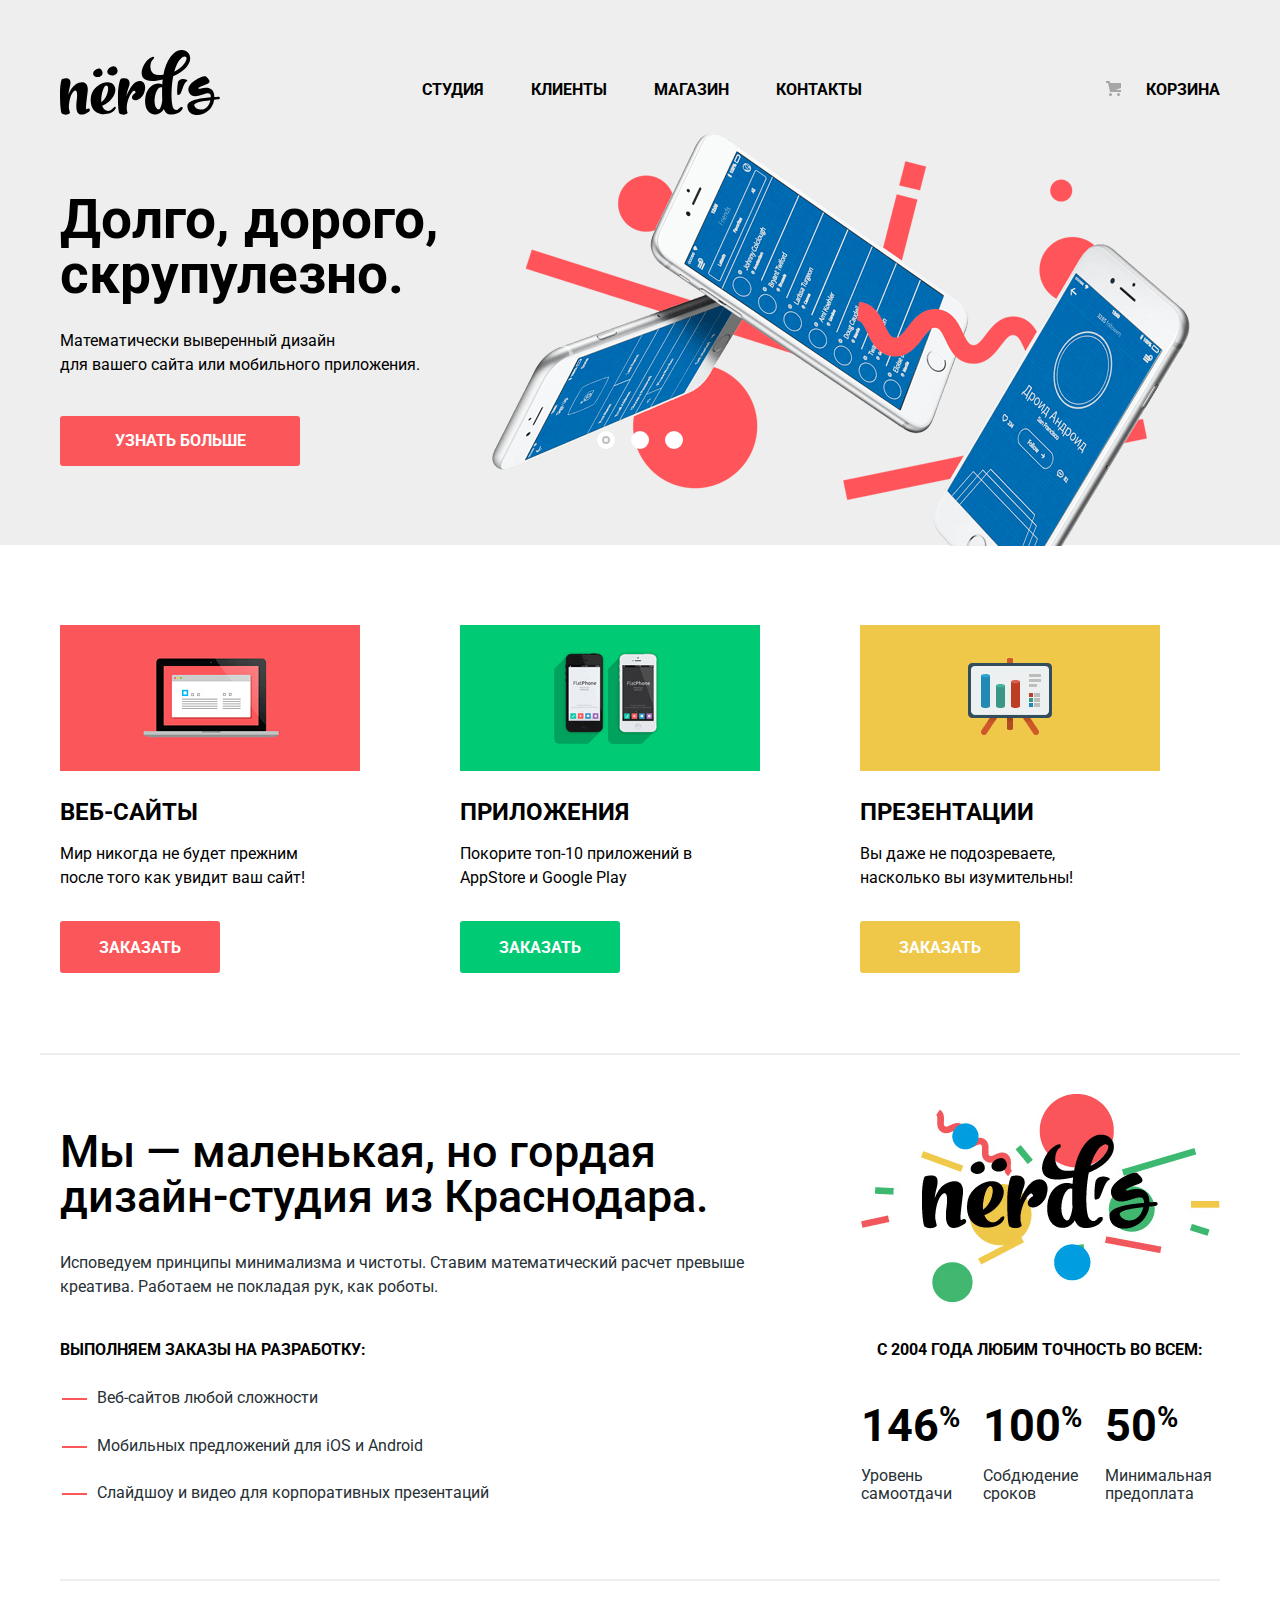
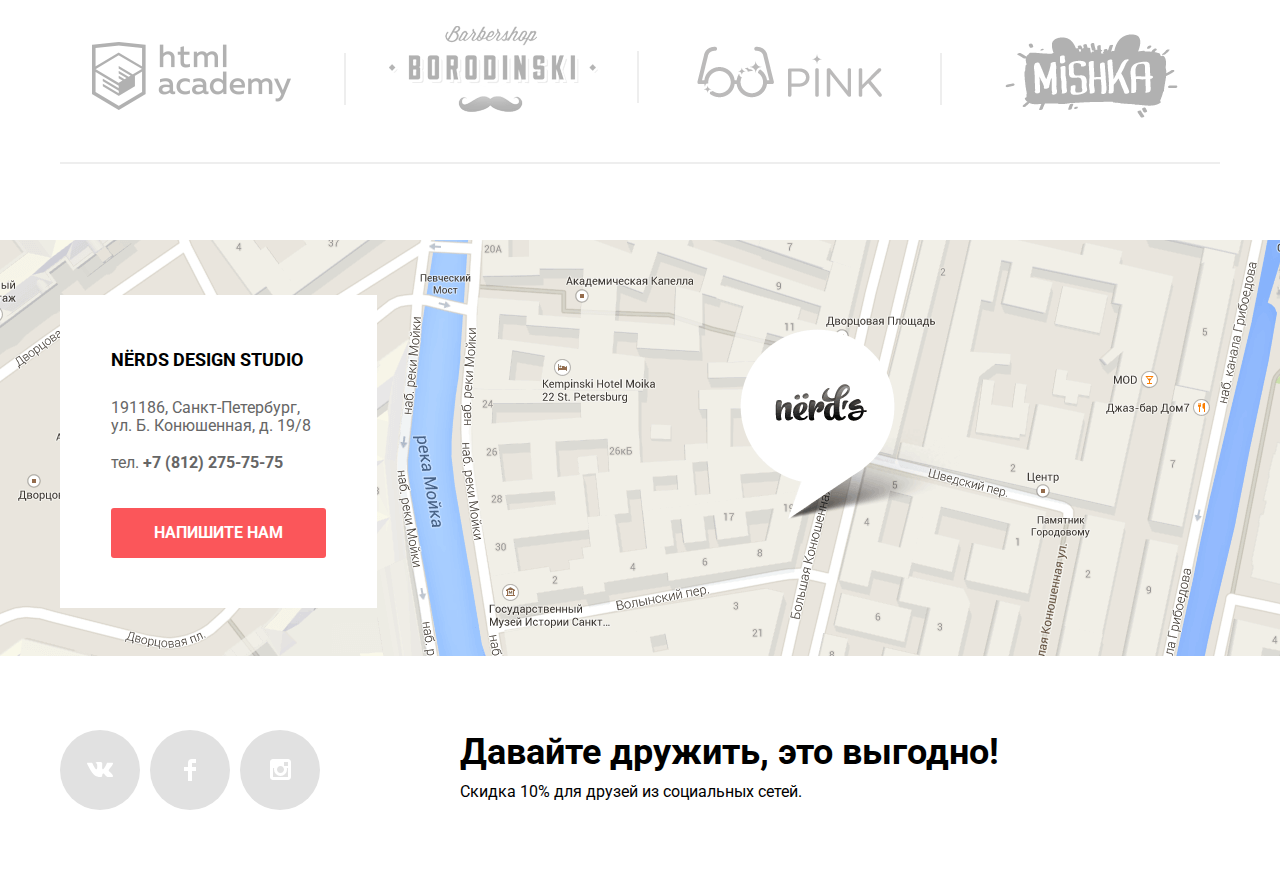
==== index.html @ 2ff5b6fa "Дописала JavaScript в catalog.html" ====
<!DOCTYPE html>
<html lang="ru">
  <head>
    <meta charset="utf-8">
    <title>Дизайн-студия "Нёрдс"</title>
    <link href="css/main.css" rel="stylesheet">
    <link href="https://fonts.googleapis.com/css?family=Roboto:400,500,700&amp;subset=cyrillic" rel="stylesheet">
    <link href="css/normalize.css" rel="stylesheet">
  </head>
  <body>
    <header class="main-header">
      <div class="main-navigation container">
        <a class="main-header-logo">
        <img src="img/nerds-logo.svg" width="160" height="65" alt="Логотип дизайн-студии «Нёрдс»">
        </a>
        <div class="main-middle">
          <ul class="site-navigation">
            <li><a href="#nowhere">Студия</a></li>
            <li><a href="#nowhere">Клиенты</a></li>
            <li><a href="catalog.html">Магазин</a></li>
            <li><a href="#nowhere">Контакты</a></li>
          </ul>
          <ul class="user-navigation">
            <li>
              <a class="login-link" href="login.html">Корзина</a>
            </li>
          </ul>
        </div>
      </div>
    </header>
    <main>
      <h1 class="visually-hidden">Дизайн-студия "Нёрдс"</h1>
      <section class="slider">
        <div class="container">
          <h2 class="visually-hidden">Преимущества</h2>
          <input class="visually-hidden product-1" type="radio" id="product-1" name="toggle" checked>
          <input class="visually-hidden product-2" type="radio" id="product-2" name="toggle">
          <input class="visually-hidden product-3" type="radio" id="product-3" name="toggle">
          <div class="slider-controls">
            <label class="slide-control slide-control-1 product-1" for="product-1">Первый</label>
            <label class="slide-control slide-control-2 product-2" for="product-2">Второй</label>
            <label class="slide-control slide-control-3 product-3" for="product-3">Третий</label>
          </div>
          <ul class="slider-list">
            <li class="slider-item slider-item-1">
              <div class="slider-advantage">
                <div class="slider-features slider-features-1">
                  <b>Долго, дорого,
                  скрупулезно.</b>
                  <p>Математически выверенный дизайн<br>для вашего сайта или мобильного приложения.</p>
                  <a class="button" href="#nowhere">Узнать больше</a>
                </div>
                <figure class="slide slide-1">
                  <img class="slide slide-1" src="img/slide1.png" width="698" height="413" alt="Слайд">
                </figure>
              </div>
            </li>
            <li class="slider-item slider-item-2">
              <div class="slider-advantage">
                <div class="slider-features slider-features-2">
                  <b>Любим математику как никто другой</b>
                  <p>Никакого креатива, только математические формулы<br>для расчета идеальных пропорций.</p>
                  <a class="button" href="#nowhere">Узнать больше</a>
                </div>
                <figure class="slide slide-2">
                  <img class="slide slide-2" src="img/slide2.png" width="663" height="430" alt="Слайд">
                </figure>
              </div>
            </li>
            <li class="slider-item slider-item-3">
              <div class="slider-advantage ">
                <div class="slider-features slider-features-3">
                  <b>Только ночь, только хардкор</b>
                  <p>Работать днем, как все? Мы против этого.<br>Ближе к полуночи работа только начинается.</p>
                  <a class="button" href="#nowhere">Узнать больше</a>
                </div>
                <figure class="slide slide-3">
                  <img class="slide slide-3" src="img/slide3.png" width="759" height="411" alt="Слайд">
                </figure>
              </div>
            </li>
          </ul>
        </div>
      </section>
      <section class="features">
        <div class="container">
          <h2 class="visually-hidden">Каталог услуг</h2>
          <ul class="features-list">
            <li class="feature-item illustration-1">
              <img src="img/illustration-1.png" width="300" height="146" alt="Иллюстрация">
              <h3>Веб-сайты</h3>
              <p>Мир никогда не будет прежним после того как увидит ваш сайт!</p>
              <a class="button" href="#nowhere">Заказать</a>
            </li>
            <li class="feature-item illustration-2">
              <img src="img/illustration-2.png" width="300" height="146" alt="Иллюстрация">
              <h3>Приложения</h3>
              <p>Покорите топ-10 приложений в AppStore и Google Play</p>
              <a class="button" href="#nowhere">Заказать</a>
            </li>
            <li class="feature-item illustration-3">
              <img src="img/illustration-3.png" width="300" height="146" alt="Иллюстрация">
              <h3>Презентации</h3>
              <p>Вы даже не подозреваете, насколько вы изумительны!</p>
              <a class="button" href="#nowhere">Заказать</a>
            </li>
          </ul>
        </div>
      </section>
      <h2 class="visually-hidden">Реклама</h2>
      <section class="studio">
        <div class="container">
          <div class="studio-itemes">
            <div class="studio-item">
              <b>Мы — маленькая, но гордая дизайн-студия из Краснодара.</b>
              <p>Исповедуем принципы минимализма и чистоты. Ставим математический расчет
                превыше креатива. Работаем не покладая рук, как роботы.
              </p>
              <h3>Выполняем заказы на разработку:</h3>
              <ul class="studio-items">
                <li>Веб-сайтов любой сложности</li>
                <li>Мобильных предложений для iOS и Android</li>
                <li>Слайдшоу и видео для корпоративных презентаций</li>
              </ul>
            </div>
            <div class="promo">
              <img src="img/nerds-illustration.png" width="360" height="208" alt="Логотип дизайн-студии «Нёрдс»">
              <h3>С 2004 года любим точность во всем:</h3>
              <table class="section-title">
                <tr>
                  <th>146<sup>%</sup></th>
                  <th>100<sup>%</sup></th>
                  <th>50<sup>%</sup></th>
                </tr>
                <tr>
                  <td>Уровень самоотдачи</td>
                  <td>Собдюдение сроков</td>
                  <td>Минимальная предоплата</td>
                </tr>
              </table>
            </div>
          </div>
          <nav>
            <ul class="nav-site logo">
              <li><a class="nav-html" href="https://htmlacademy.ru/intensive/htmlcss"><img src="img/htmlacademy-logo.png" width="199" height="68" alt="Логотип htmlacademy"></a></li>
              <li><a class="nav-borodinski" href="#nowhere"><img src="img/borodinski-logo.png" width="209" height="90" alt="Логотип borodinski"></a></li>
              <li><a class="nav-pink" href="#nowhere"><img src="img/pink-logo.png" width="185" height="52" alt="Логотип pink"></a></li>
              <li><a class="nav-mishka" href="#nowhere"><img src="img/mishka-logo.png" width="173" height="84" alt="Логотип mishka"></a></li>
            </ul>
          </nav>
        </div>
      </section>
      <section class="contacts">
        <div class="container">
          <h2 class="visually-hidden">Контакты</h2>
          <div class="contacts-nerds">
            <b>Nёrds design studio</b>
            <div class="contact">
              191186, Санкт-Петербург,<br>
              ул. Б. Конюшенная, д. 19/8<br>
              <div class="phone">тел.
                <a href="tel:+78122757575">+7 (812) 275-75-75</a>
              </div>
            </div>
            <a href="modal-button" class="button modal-button">Напишите нам</a>
          </div>
        </div>
      </section>
      <section class="modal" id="modal">
        <div class="modal-login">
          <div class="modal-name">
            <h2>Напишите нам</h2>
            <p class="visually-hidden">Введите свое имя и e-mail</p>
            <a href="#nowhere" class="modal-close">
            <img src="img/close-cross.svg" width="21" height="21" alt="Закрыть"></a>
          </div>
          <form class="login-form" action="https://echo.htmlacademy.ru" method="post">
            <div class="form-item">
              <p class="login-item">
                <label for="fullname">Ваше имя:</label>
                <input class="name" type="text" name="fullname" id="fullname" placeholder="Имя Фамилия">
              </p>
          <p class="login-item">
            <label for="email">Ваш e-mail:</label>
            <input class="name" type="text" name="email" id="email" placeholder="e-mail">
          </p>
            </div>
            <p class="login-item">
              <label for="message">Текст письма:</label>
              <textarea name="message" id="message" rows="3" placeholder="В свободной форме"></textarea>
            </p>
            <button class="button" type="submit">Отправить</button>
          </form>
        </div>
      </section>
    </main>
    <footer class="main-footer">
      <div class="container">
        <ul class="footer-social">
          <li>
            <a class="social-button" href="https://vk.com/feed">
              <span class="visually-hidden">Вконтакте</span>
              <svg xmlns="http://www.w3.org/2000/svg" width="26" height="15" viewBox="0 0 26 15">
                <path fill="#FFF" d="M16.138 11.51c.956-.309 2.18 2.04 3.483 2.939.978.681 1.727.534 1.727.534l3.473-.05s1.815-.112.957-1.554c-.071-.12-.503-1.069-2.585-3.022-2.177-2.043-1.882-1.712.739-5.244 1.597-2.153 2.236-3.468 2.036-4.028-.192-.539-1.365-.399-1.365-.399L20.69.713c-.381.001-.704.119-.851.515-.003.004-.621 1.666-1.445 3.079-1.741 2.989-2.436 3.148-2.724 2.961-.661-.433-.494-1.737-.494-2.664 0-2.897.432-4.105-.846-4.417-.427-.104-.739-.172-1.828-.182-1.392-.021-2.574 0-3.244.329-.445.223-.786.712-.579.74.26.035.843.16 1.155.586.401.552.389 1.789.389 1.789s.229 3.411-.54 3.834c-.528.29-1.25-.302-2.803-3.016-.793-1.388-1.392-2.922-1.392-2.922s-.116-.285-.326-.441c-.25-.185-.6-.244-.6-.244L.848.684S.29.7.085.946c-.182.218-.015.668-.015.668s2.909 6.881 6.203 10.347c3.02 3.182 6.452 2.971 6.452 2.971h1.555s.469-.054.709-.312c.224-.24.214-.691.214-.691s-.031-2.109.935-2.419z"></path>
              </svg>
            </a>
          </li>
          <li>
            <a class="social-button" href="https://www.facebook.com">
              <span class="visually-hidden">Фейсбук</span>
              <svg xmlns="http://www.w3.org/2000/svg" width="12" height="22" viewBox="0 0 12 22">
                <path fill="#FFF" d="M12 4V0H8a4 4 0 0 0-4 4v4H0v4h4v10h4V12h4V8H8V4h4z">
                </path >
              </svg>
            </a>
          </li>
          <li>
            <a class="social-button" href="https://www.instagram.com">
              <span class="visually-hidden">Инстаграм</span>
              <svg xmlns="http://www.w3.org/2000/svg" width="21" height="21" viewBox="0 0 21 21">
                <path fill="#FFF" d="M18 0H3C1.35 0 0 1.35 0 3v15c0 1.65 1.35 3 3 3h15c1.65 0 3-1.35 3-3V3c0-1.65-1.35-3-3-3zm-7.5 7c1.93 0 3.5 1.57 3.5 3.5S12.43 14 10.5 14 7 12.43 7 10.5 8.57 7 10.5 7zM18 18H3V9h1.181A6.504 6.504 0 0 0 4 10.5a6.5 6.5 0 1 0 13 0 6.45 6.45 0 0 0-.181-1.5H18v9zm0-11h-4V3h4v4z">
                </path>
              </svg>
            </a>
          </li>
        </ul>
        <div class="discounts">
          <b>Давайте дружить, это выгодно!</b>
          <p>Скидка 10% для друзей из социальных сетей.</p>
        </div>
      </div>
    </footer>
    <script>
      var link = document.querySelector(".modal-button");

      var popup = document.querySelector(".modal");
      var close = popup.querySelector(".modal-close");

      var form = popup.querySelector("form");

      var fullname = popup.querySelector("[name=fullname]");
      var email = popup.querySelector("[name=email]");

      var isStorageSupport = true;
      var storage = "";

      try {
        storage = localStorage.getItem("fullname");
      } catch (err) {
        isStorageSupport = false;
      }

      link.addEventListener("click", function (evt) {
       evt.preventDefault();
      popup.classList.add("modal-show");

        if (storage) {
          fullname.value = storage;
          email.focus();
        } else {

        fullname.focus();
        }
      });

      close.addEventListener("click", function (evt) {
        evt.preventDefault(); popup.classList.remove("modal-show");
        popup.classList.remove("modal-error");
      });

      form.addEventListener("submit", function (evt) {
        if (!fullname.value || !email.value) {
        evt.preventDefault();
          popup.classList.remove("modal-error");
          popup.offsetWidth = popup.offsetWidth;
          popup.classList.add("modal-error");
        } else {
          if (isStorageSupport) {
          localStorage.setItem("fullname", fullname.value);
        }
        }
      });

      window.addEventListener("keydown", function (evt) {
        if (evt.keyCode === 27) {
          evt.preventDefault();
          if (popup.classList.contains("modal-show")) {
            popup.classList.remove("modal-show");
            popup.classList.remove("modal-error");
          }
        }
      });
    </script>
  </body>
</html>
---- css/main.css ----
body {
  min-width: 1200px;
  margin: 0;
  padding: 0;
  font-family: "Roboto", Arial, sans-serif;
  font-size: 16px;
  line-height: 24px;
  font-weight: 400;
  color: #000000;
  background-color: #ffffff;
}

.visually-hidden {
  position: absolute;
  width: 1px;
  height: 1px;
  margin: -1px;
  border: 0;
  padding: 0;
  white-space: nowrap;
  clip-path: inset(100%);
  clip: rect(0 0 0 0);
  overflow: hidden;
}

.container {
  width: 1160px;
  margin: 0 auto;
  padding: 0 20px;
}

.inner-page {
  color: #000000;
  background-color: #ffffff;
}

a {
  text-decoration: none;
  text-transform: uppercase;
  font-weight: bold;
}

img {
  max-width: 100%;
  height: auto;
}

.button {
  display: inline-block;
  padding: 18px 39px 16px;
  font-size: 16px;
  line-height: 18px;
  font-weight: bold;
  text-align: center;
  color: #ffffff;
  vertical-align: middle;
  text-transform: uppercase;
  background-color: #fb565a;
  border: none;
  border-radius: 3px;
}

.button:hover,
.button:focus {
  background-color: #e74246;
}

.button:active {
  color: rgba(255, 255, 255, 0.5);
  background-color: #d7373b;
}

.button.disabled,
.button:disabled {
  cursor: default;
  opacity: 0.5;
  background-color: #000000;
}


/*main-header*/

.main-header {
  margin-bottom: 0;
  background-color: #eeeeee;
}

.main-navigation {
  display: flex;
  justify-content: space-between;
}

.main-header-logo {
  width: 160px;
  height: 65px;
  margin-top: 50px;
}

.site-navigation {
  display: flex;
  justify-content: space-between;
  flex-wrap: wrap;
  margin: 0;
  padding: 0;
  width: 440px;
  list-style: none;
}

.user-navigation {
  display: flex;
  flex-wrap: wrap;
  margin: 0;
  padding: 0;
  list-style: none;
}

.main-middle {
  display: flex;
  justify-content: space-between;
  flex-wrap: wrap;
  width: 798px;
  margin-top: 75px;
  font-size: 16px;
  line-height: 30px;
}

.site-navigation a,
.user-navigation a {
  color: #000000;
}

.main-header-logo img:hover {
  opacity: 0.6;
}

.main-header-logo img:active {
  opacity: 0.3;
}

.user-navigation .login-link {
  position: relative;
  padding-left: 50px;
}

.login-link::before {
  content: "";
  position: absolute;
  top: 1px;
  left: 10px;
  width: 15px;
  height: 15px;
  background-image: url("../img/cart-icon.svg");
  background-repeat: no-repeat;
  background-position: 0 0;
}

.site-navigation a:hover,
.site-navigation a:focus,
.user-navigation a:hover,
.user-navigation a:focus {
  color: #fb565a;
}

.site-navigation a:active,
.user-navigation a:active {
  color: rgba(0, 0, 0, 0.5);
}

.site-navigation-current {
  position: relative;
  font-size: 16px;
  line-height: 30px;
  text-transform: uppercase;
  font-weight: bold;
}

.site-navigation-current::after {
  content: "";
  position: absolute;
  bottom: 5px;
  left: 0;
  width: 73px;
  height: 2px;
  background-color: #fb565a;
}


/*.slider*/

.slider {
  position: relative;
  margin-bottom: 80px;
  background-color: #eeeeee;
}

.slider-advantage {
  display: flex;
  justify-content: space-between;
  min-height: 430px;
}

.slider-item {
  display: none;
}

.slider-controls {
  position: absolute;
  left: 50%;
  bottom: 104px;
  z-index: 5;
  width: 160px;
  height: 18px;
  text-align: center;
  font-size: 0;
  transform: translateX(-50%);
}

.slider-controls .slide-control {
  position: relative;
  display: inline-block;
  width: 18px;
  height: 18px;
  padding: 8px;
  border-radius: 50%;
  cursor: pointer;
}

.slider-controls .slide-control::after {
  content: "";
  position: absolute;
  top: 8px;
  left: 8px;
  z-index: 1;
  width: 18px;
  height: 18px;
  background: #ffffff;
  border-radius: 50%;
}

.product-1:checked~.slider-list .slider-item-1 {
  display: block;
}

.product-2:checked~.slider-list .slider-item-2 {
  display: block;
}

.product-3:checked~.slider-list .slider-item-3 {
  display: block;
}

.product-1:checked~.slider-controls .slide-control-1::before,
.product-2:checked~.slider-controls .slide-control-2::before,
.product-3:checked~.slider-controls .slide-control-3::before {
  content: "";
  position: absolute;
  left: 50%;
  top: 50%;
  z-index: 2;
  width: 4px;
  height: 4px;
  margin: -4px;
  background-color: inherit;
  border: 2px solid #c1c1c1;
  border-radius: 50%;
}

.slider-features {
  display: flex;
  flex-direction: column;
  justify-content: space-between;
  margin-top: 77px;
  margin-bottom: 79px;
}

.slider-features-1 {
  width: 382px;
  flex-shrink: 0;
}

.slider-list {
  padding: 0;
  margin: 0;
}

.slide-1 {
  margin: 0;
  padding: 0;
  margin-top: 9px;
  margin-bottom: -4px;
  width: 728px;
}

.slide-1 img {
  width: 698px;
  height: 413px;
  margin-left: auto;
  margin-right: auto;
}

.slider-features-2 {
  width: 532px;
  flex-shrink: 0;
}

.slide-2 {
  margin: 0;
  padding: 0;
  margin-bottom: -4px;
  align-self: flex-end;
}

.slide-2 img {
  width: 663px;
  height: 430px;
}

.slider-features-3 {
  width: 530px;
  flex-shrink: 0;
}

.slide-3 {
  margin: 0;
  padding: 0;
  margin-bottom: -4px;
  align-self: flex-end;
}

.slide-3 img {
  width: 759px;
  height: 411px;
}

.slider b {
  font-size: 55px;
  line-height: 55px;
}

.slider p {
  margin-top: 3px;
}

.slider .button {
  width: 240px;
  padding: 16px 0;
}


/*.features*/

.features {
  background-color: #ffffff;
  margin-bottom: 34px;
}

.features .container {
  border-bottom: 2px solid #eeeeee;
}

.features-list {
  display: flex;
  justify-content: flex-start;
  flex-wrap: wrap;
  margin: 0;
  padding: 0;
  list-style: none;
}

.feature-item {
  width: 300px;
  margin-right: 100px;
  padding-bottom: 80px;
}

.feature-item:last-child {
  margin-right: 0;
}

.feature-item h3 {
  margin-top: 19px;
  font-size: 24px;
  line-height: 30px;
  text-transform: uppercase;
}

.feature-item p {
  margin: -9px 0;
  width: 250px;
}

.feature-item .button {
  margin-top: 40px;
}

.illustration-2 .button {
  background-color: #00ca74;
}

.illustration-2 .button:hover,
.illustration-2 .button:focus {
  background-color: #00bc6c;
}

.illustration-2 .button:active {
  color: rgba(255, 255, 255, 0.7);
  background-color: #00aa62;
}

.illustration-3 .button {
  background-color: #efc84a;
}

.illustration-3 .button:hover,
.illustration-3 .button:focus {
  background-color: #eab534;
}

.illustration-3 .button:active {
  color: rgba(255, 255, 255, 0.7);
  background-color: #e5a722;
}


/*studio*/

.studio {
  background-color: #ffffff;
  margin-bottom: 76px;
}

.studio-itemes {
  display: flex;
  justify-content: space-between;
  align-items: stretch;
  flex-wrap: wrap;
  padding-bottom: 42px;
}

.studio-item {
  display: flex;
  flex-direction: column;
  justify-content: space-between;
  padding-top: 40px;
  width: 690px;
}

.studio-items {
  display: flex;
  flex-direction: column;
  justify-content: space-between;
  height: 119px;
  margin-top: 8px;
  padding-left: 37px;
  list-style: none;
}

.studio h3 {
  font-size: 16px;
  line-height: 24px;
  text-transform: uppercase;
}

.studio-items li {
  position: relative;
}

.studio-items li::before {
  content: "";
  position: absolute;
  bottom: 10px;
  left: -35px;
  width: 25px;
  height: 2px;
  background-color: #fb565a;
}

.studio-item p,
.studio-item ul {
  color: #283136;
}

.studio-item b {
  font-size: 45px;
  line-height: 45px;
  font-weight: 500;
}

.studio-item p {
  margin-top: 32px;
  margin-bottom: 23px;
}


/*promo*/

.promo {
  display: flex;
  flex-direction: column;
  text-align: center;
  width: 360px;
  padding-top: 5px;
}

.promo img {
  width: 360px;
  height: 208px;
  padding-bottom: 20px;
}

.section-title {
  margin-top: 24px;
  border-collapse: collapse;
  text-align: left;
}

.section-title th {
  font-size: 45px;
  line-height: 45px;
  font-weight: bold;
  padding-right: 19px;
}

.section-title td {
  padding-top: 18px;
  font-size: 16px;
  line-height: 18px;
  font-weight: normal;
  color: #283136;
}

.section-title sup {
  font-size: 29px;
}

.nav-site {
  display: flex;
  justify-content: space-between;
  padding: 0;
  padding-top: 45px;
  padding-bottom: 37px;
  list-style: none;
  border-top: 2px solid #eeeeee;
  border-bottom: 2px solid #eeeeee;
}

.nav-site img {
  opacity: 0.3;
}

.nav-site li:nth-child(1) {
  padding-left: 32px;
  padding-top: 16px;
}

.nav-site li:nth-child(2) {
  padding-right: 2px;
}

.nav-site li:nth-child(3) {
  padding-right: 25px;
  align-self: center;
}

.nav-site li:nth-child(4) {
  padding-right: 42px;
  padding-top: 8px;
}

.nav-site img:hover {
  opacity: 1;
}

.nav-site a:active {
  opacity: 0.6;
}

.nav-site li:not(:first-child) {
  position: relative;
}

.nav-site li::after {
  content: "";
  position: absolute;
  bottom: 45px;
  left: -85px;
  width: 52px;
  height: 2px;
  background-color: #eeeeee;
  transform: rotate(90deg);
}

.nav-site li:nth-child(2)::after {
  left: -70px
}

.nav-site li:nth-child(3)::after {
  bottom: 27px;
}

.nav-site li:nth-child(4)::after {
  left: -90px
}


/*contacts*/

.contacts {
  height: 416px;
  position: relative;
  color: #000000;
  background-color: #f8f5f2;
  background-image: url("../img/contacts.png");
  background-position: top center;
  background-repeat: no-repeat;
}

.contacts-nerds {
  margin: 0;
  padding: 0;
  position: absolute;
  top: 55px;
  padding: 50px 51px;
  background-color: white;
}

.contacts b {
  font-size: 18px;
  line-height: 30px;
  text-transform: uppercase;
  text-align: left;
}

.contacts .contact {
  font-size: 16px;
  line-height: 18px;
  color: #666666;
  text-align: left;
}

.contact {
  margin-top: 24px;
  width: 210px;
}

.contact .phone {
  margin-top: 19px;
}

.phone a {
  color: #666666;
}

.contacts-nerds .button {
  padding: 16px 43px;
  margin-top: 36px;
}


/*modal*/

@keyframes bounce {
  0% {
    transform: translateY(-2000px);
  }
  70% {
    transform: translateY(30px);
  }
  90% {
    transform: translateY(-10px);
  }
  100% {
    transform: translateY(0);
  }
}

@keyframes shake {
  0%,
  100% {
    transform: translateX(0);
  }
  10%,
  30%,
  50%,
  70%,
  90% {
    transform: translateX(-10px);
  }
  20%,
  40%,
  60%,
  80% {
    transform: translateX(10px);
  }
}

.modal {
  padding: 0;
  margin: 0;
  position: fixed;
  margin: auto;
  width: 965px;
  min-height: 590px;
  background-color: #ffffff;
  box-shadow: 0px 20px 40px 0 hsla(180, 100%, 0%, 0.75);
  display: none;
  font-size: 16px;
  line-height: 18px;
  font-weight: bold;
  z-index: 100;
  top: calc(50% - 590px / 2);
  left: calc(50% - 965px / 2);
}

.modal-login,
.inner-page .modal-login {
  display: flex;
  flex-direction: column;
  width: 760px;
  margin: auto;
}

.modal-name {
  display: flex;
  flex-direction: row;
  justify-content: space-between;
  align-items: center;
}

.login-item {
  display: flex;
  flex-direction: column;
}

.form-item {
  display: flex;
  justify-content: space-between;
}

.form-item .name {
  box-sizing: border-box;
  width: 360px;
  padding: 15px;
  margin-top: 12px;
}

.login-item input,
.login-item textarea {
  padding: 15px;
  margin-top: 12px;
  color: rgba(68, 68, 68, 0.5);
  border: 2px solid #d7dcde;
}

.modal h2 {
  font-size: 45px;
  line-height: 45px;
}

.inner-page .modal-login {
  bottom: -2060px;
}


/*.modal:target {
  display: block;
}*/

.modal-close {
  display: inline-block;
  opacity: 0.5;
}

.modal-close:hover {
  opacity: 1;
}

.modal-close:active {
  opacity: 0.2;
}

.login-item input:hover,
.login-item textarea:hover {
  border-color: #b4b9bb;
}

.login-item input:focus,
.login-item textarea:focus {
  color: #444444;
  border-color: #000000;
}

.login-item input:active,
.login-item textarea:active {
  color: #e74246;
  border-color: #e74246;
}

.login-form .button {
  padding: 18px 84px;
}

.modal-show {
  display: block;
  animation: bounce 0.6s;
}

.modal-error {
  animation: shake 0.6s;
}


/*main-footer*/

.main-footer {
  background-color: #ffffff;
  padding-top: 64px;
  margin-bottom: 70px;
}

.main-footer .container {
  display: flex;
  align-items: center;
}

.footer-social {
  display: flex;
  width: 260px;
  flex-wrap: wrap;
  justify-content: space-between;
  margin: 0;
  padding: 0;
  margin-right: 140px;
  list-style: none;
}

.discounts {
  padding-top: 14px;
  width: 580px;
}

.discounts b {
  font-size: 36px;
  line-height: 36px;
}

.discounts p {
  margin-top: 10px;
  font-size: 16px;
  line-height: 22px;
}

.social-button {
  display: flex;
  align-items: center;
  justify-content: center;
  width: 80px;
  height: 80px;
  border-radius: 50%;
  background-color: #e1e1e1;
}

.social-button:hover {
  background-color: #e74246;
}

.social-button:active {
  background-color: #d7373b;
}

.social-button:active path {
  fill: #e37376;
}


/*filters-header*/

.filters-header {
  background-color: #eeeeee;
}

.page-title {
  margin: 0;
  padding-top: 77px;
  padding-bottom: 105px;
  text-align: center;
  font-size: 55px;
  line-height: 55px;
  margin-bottom: 58px;
}

.filters {
  margin-left: 0;
  margin: 0;
  padding: 0;
  width: 260px;
}

.range-filter {
  width: 260px;
  margin-top: 40px;
  margin-bottom: 54px;
}

.filters fieldset {
  margin: 0;
  padding: 0;
}

.filters fieldset:not(:first-child) {
  margin: 0;
  padding: 0;
  margin-bottom: 24px;
}

.filter-item {
  padding: 0;
}

.filters legend {
  font-size: 18px;
  line-height: 30px;
  text-transform: uppercase;
  font-weight: 500;
}

.range-controls {
  position: relative;
  margin-bottom: 12px;
  padding-top: 48px;
  padding-bottom: 40px;
  padding-right: 20px;
  padding-left: 25px;
  background-color: #f1f1f1;
  border-radius: 5px;
}

.range-controls .scale {
  height: 2px;
  background: #d7dcde;
}

.range-controls .bar {
  width: 70%;
  height: 2px;
  background: #00ca74;
}

.range-controls .toggle {
  position: absolute;
  top: 38px;
  left: 0;
  width: 4px;
  height: 4px;
  padding: 0;
  border: 8px solid #ffffff;
  background-color: #ababab;
  box-shadow: 0 2px 1px 0 #cfcfcf;
  border-radius: 50%;
  cursor: pointer;
}

.range-controls .toggle-min {
  left: 20px;
}

.range-controls .toggle-max {
  left: 160px;
}

.price-controls {
  display: flex;
  justify-content: space-between;
  flex-wrap: nowrap;
  width: 258px;
}

.price-controls label {
  font-size: 16px;
  text-transform: uppercase;
}

.price-controls input {
  width: 79px;
  padding: 10px 1px;
  margin-left: 5px;
  font-size: 16px;
  text-align: center;
  color: #283136;
  border: none;
  border-radius: 5px;
  background: #f1f1f1;
}

.max-price {
  text-align: right;
}

.store-templates {
  display: flex;
  justify-content: space-between;
  background-color: #ffffff;
}

.filters legend {
  font-size: 18px;
  line-height: 30px;
  text-transform: uppercase;
  font-weight: bold;
}

.filters fieldset {
  border: none;
}

fieldset:nth-child(2) .filter-option {
  padding-bottom: 5px;
}

fieldset:nth-child(3) .filter-option {
  padding-bottom: 5px;
}

.filter-option {
  padding-left: 39px;
}

.filter-option label {
  position: relative;
  display: block;
  cursor: pointer;
  user-select: none;
  left: -4px;
  opacity: 0.6;
}

.filter-input-checkbox+label:hover::before {
  opacity: 0.8;
}

.filter-input-checkbox+label::before {
  content: "";
  position: absolute;
  left: -36px;
  top: -3px;
  width: 19px;
  height: 19px;
  border: 2px solid #000000;
  border-radius: 4px;
  opacity: 0.4;
}

.filter-input-checkbox:checked+label::before {
  opacity: 0;
}

.filter-input-checkbox:checked+label::after {
  content: "";
  position: absolute;
  top: -3px;
  left: -36px;
  width: 27px;
  height: 23px;
  background-color: #ffffff;
  background-image: url("../img/checkbox-on.svg");
  background-repeat: no-repeat;
  background-position: 0 0;
  opacity: 0.5;
}

.filter-input-checkbox:hover+label::after {
  opacity: 0.8;
}

.filter-input-radio+label::before {
  content: "";
  position: absolute;
  left: -36px;
  top: -2px;
  width: 17px;
  height: 17px;
  border: 4px solid #000000;
  border-radius: 50%;
  opacity: 0.4;
}

.filter-input-radio:hover+label::before {
  opacity: 0.8;
}

.filter-input-radio:checked+label::after {
  content: "";
  position: absolute;
  top: 6px;
  left: -28px;
  width: 9px;
  height: 9px;
  background-color: #000000;
  border-radius: 50%;
  opacity: 0.4;
}

.filter-input:hover+label,
.filter-input-radio:hover+label::after {
  opacity: 0.8;
}

.filter-category .filter-option {
  margin-top: 15px;
}

.filter-range label,
.filter-range output {
  font-size: 16px;
  line-height: 22px;
  text-transform: uppercase;
  color: #283136;
}

.filters ul {
  padding-left: 0;
  font-size: 16px;
  line-height: 20px;
  color: rgb(0, 0, 0);
  list-style: none;
}

.filters legend:nth-child(2) {
  margin-top: 60px;
}

.filter-input {
  opacity: 0.1;
}

.filter-input:disabled+label {
  color: rgba(0, 0, 0, 0.3);
}

.inner-page .filter-button {
  padding: 16px 88px;
  margin-top: 5px;
  color: #000000;
  background-color: #eeeeee;
}

.inner-page .filter-button:hover,
.inner-page .filter-button:focus {
  background-color: #dfdfdf;
}

.inner-page .filter-button:active {
  color: rgba(0, 0, 0, 0.5);
  box-shadow: inset 0 3px 0 0 #bfbfbf;
  background-color: #d5d5d5;
}


/*template-directory*/

.template-directory {
  display: flex;
  flex-direction: column;
  margin-bottom: 55px;
  width: 761px;
}

.sorting-template,
.sorting-type,
.sorting-dir-type,
.sorting-type-dir {
  display: flex;
  flex-wrap: nowrap;
  justify-content: space-between;
  align-items: center;
  margin: 0;
  padding: 0;
}

.sorting-dir-type {
  width: 40px;
}

.sorting-template {
  margin-bottom: 19px;
}

.sorting-type-dir {
  width: 360px;
}

.sorting-template h2 {
  font-size: 18px;
  line-height: 18px;
  padding: 0;
  margin: 0;
  text-transform: uppercase;
}

.sorting-template ul {
  list-style: none;
}

.sorting-type li {
  font-size: 14px;
  line-height: 18px;
  margin-top: 5px;
  margin-right: 30px;
}

.sorting-dir-type a {
  opacity: 0.3;
}

.sorting-type a {
  margin-left: -5px;
  color: rgb(0, 0, 0);
  opacity: 0.3;
}

.sorting-dir-type a:hover,
.sorting-type a:hover {
  opacity: 0.6;
}

.sorting-dir-type a:active,
.sorting-type a:active {
  opacity: 1;
}

.sorting-current {
  text-transform: uppercase;
  opacity: 1;
}

.catalog-list {
  display: flex;
  flex-wrap: wrap;
  margin: auto;
  padding: 0px;
  margin-top: 4px;
  list-style: none;
}

.catalog-item {
  position: relative;
  width: 360px;
  margin-right: 40px;
  margin-top: 32px;
  background-color: #FFFFFF;
}

.catalog-item img {
  display: block;
}

.catalog-item:nth-last-child(1) li {
  border: #ff3300;
}

.catalog-item::before {
  content: "";
  display: block;
  width: 360px;
  height: 40px;
  background-image: url("../img/browser.svg");
  background-position: top center;
  background-repeat: no-repeat;
  opacity: 0.3;
}

.catalog-item:hover::before {
  opacity: 1;
}

.catalog-item:hover .hidden-menu {
  opacity: 1;
}

.catalog-item:nth-child(2n) {
  margin-right: 0;
}

.catalog-item:hover {
  box-shadow: -5px 12px 10px rgba(0, 0, 0, 0.2), 5px 10px 10px rgba(0, 0, 0, 0.2);
}

.hidden-menu {
  display: flex;
  flex-direction: column;
  justify-content: space-between;
  position: absolute;
  padding: 0;
  margin: 0;
  padding-top: 26px;
  padding-bottom: 45px;
  width: 360px;
  opacity: 0;
  bottom: 0;
  align-items: center;
  background-color: #eeeeee;
}

.hidden-menu:hover {
  opacity: 1;
}

.hidden-menu .button {
  margin-right: 80px;
  margin-left: 80px;
}

.hidden-menu p {
  width: 240px;
  margin-top: 15px;
  margin-bottom: 30px;
  font-size: 16px;
  line-height: 18px;
  color: #666666;
  text-align: center;
}

.catalog-item a:first-child {
  font-size: 18px;
  line-height: 30px;
  color: #000000;
}

.catalog-item .button {
  padding: 16px 60px;
}

.pagination-list {
  display: flex;
  flex-wrap: wrap;
  align-items: center;
  list-style: none;
  padding: 0;
  margin: 0;
  margin-top: 60px;
}

.pagination-item a {
  display: block;
  padding: 13px 16px;
  font-size: 16px;
  line-height: 18px;
  vertical-align: middle;
  margin-right: 14px;
  color: #000000;
  background-color: #eeeeee;
  border: 3px solid #eeeeee;
  border-radius: 3px;
}

.pagination-item:last-child a {
  padding: 15px 76px;
  margin-right: 0;
}

.pagination-item a:hover {
  background-color: #dfdfdf;
}

.pagination-item a:active {
  color: rgba(0, 0, 0, 0.5);
  background-color: #d5d5d5;
}

.pagination-item-current a {
  color: #000000;
  background-color: #ffffff;
}

.pagination-item-current a:hover,
.pagination-item-current a:focus,
.pagination-item-current a:active {
  color: #000000;
  background-color: #ffffff;
}
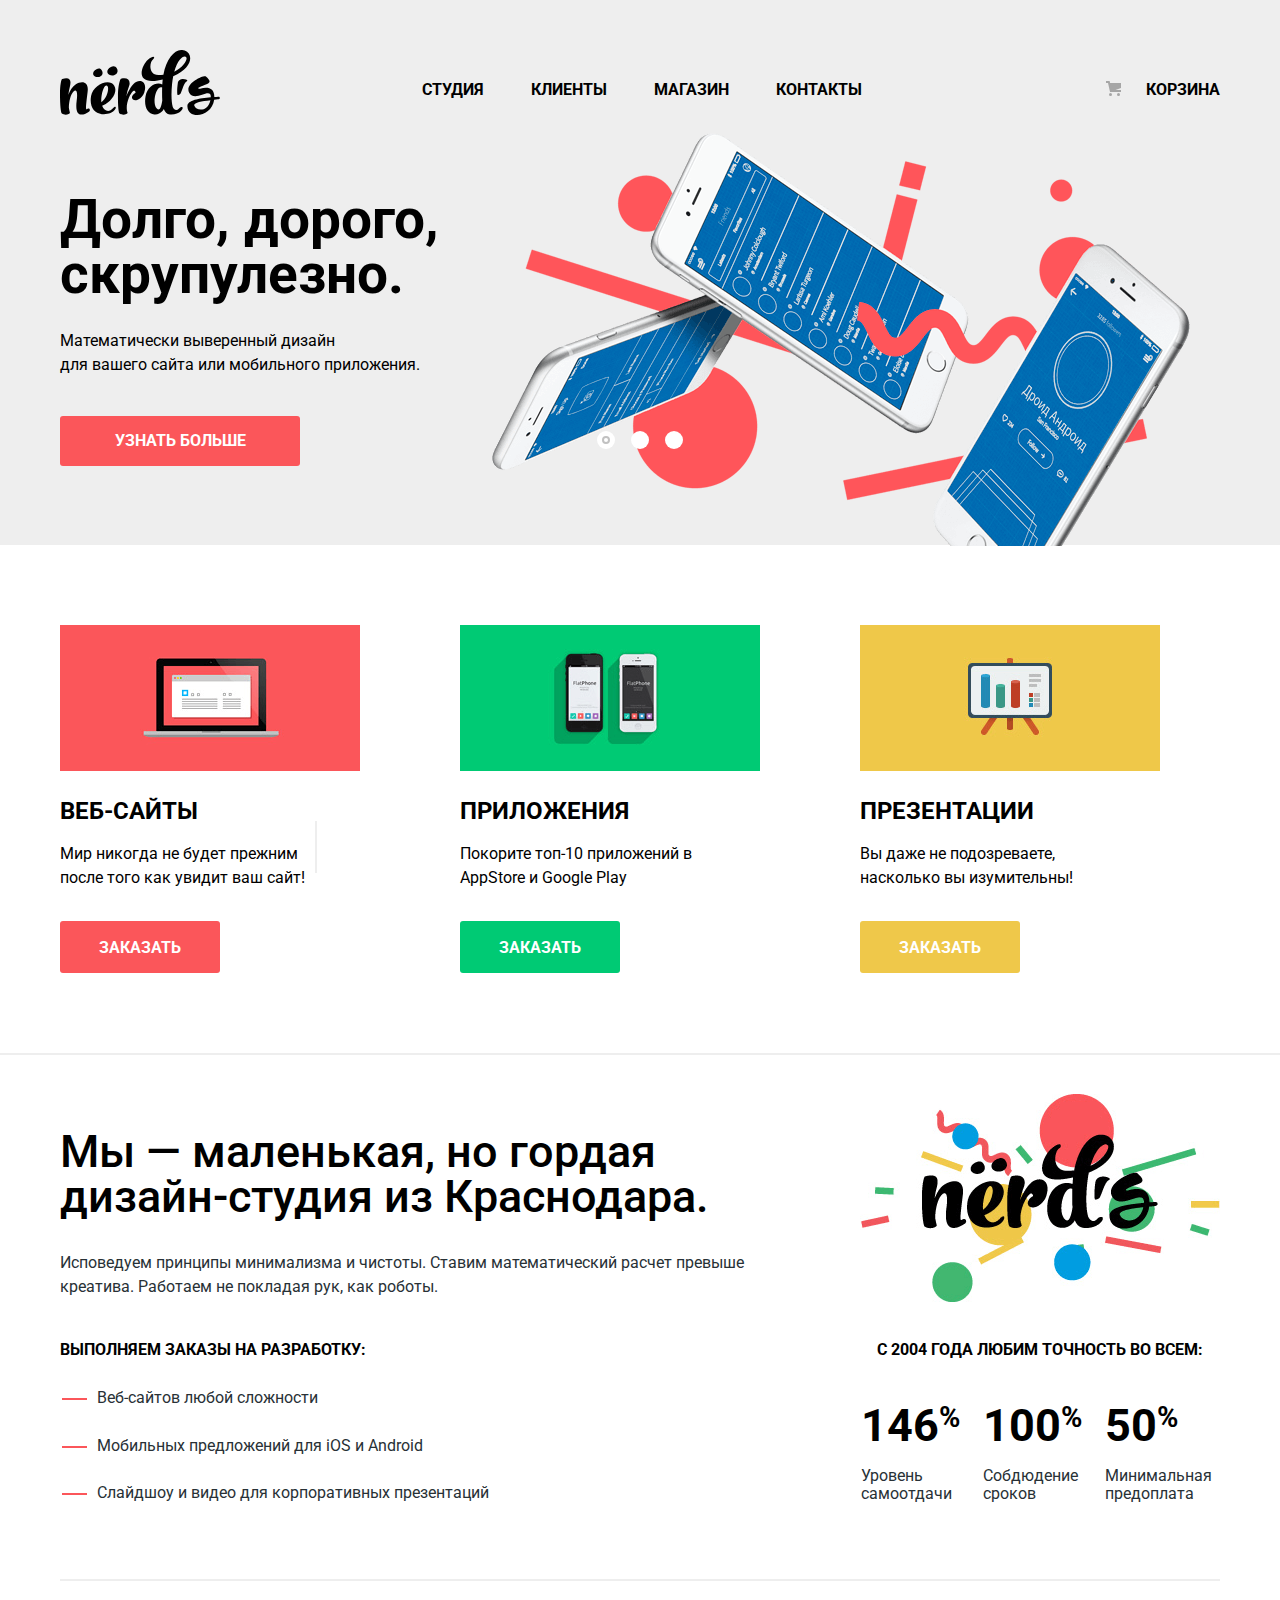
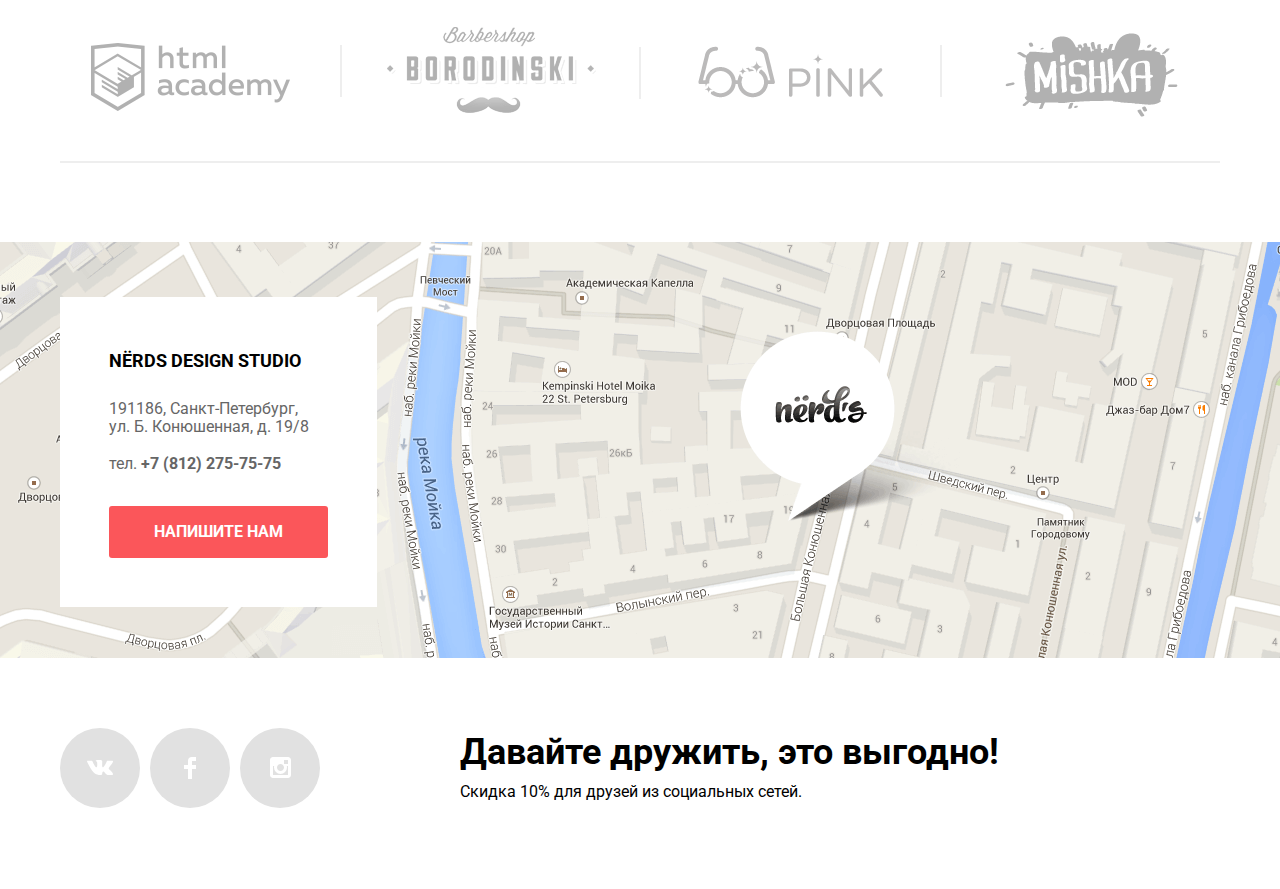
==== commit 5367ba4a: "Создала script.min.js и script.min.js, script.min.js подключила к страницам" ====
--- a/index.html
+++ b/index.html
@@ -180,10 +180,10 @@
                 <label for="fullname">Ваше имя:</label>
                 <input class="name" type="text" name="fullname" id="fullname" placeholder="Имя Фамилия">
               </p>
-          <p class="login-item">
-            <label for="email">Ваш e-mail:</label>
-            <input class="name" type="text" name="email" id="email" placeholder="e-mail">
-          </p>
+              <p class="login-item">
+                <label for="email">Ваш e-mail:</label>
+                <input class="name" type="text" name="email" id="email" placeholder="email@example.com">
+              </p>
             </div>
             <p class="login-item">
               <label for="message">Текст письма:</label>
@@ -230,66 +230,6 @@
         </div>
       </div>
     </footer>
-    <script>
-      var link = document.querySelector(".modal-button");
-
-      var popup = document.querySelector(".modal");
-      var close = popup.querySelector(".modal-close");
-
-      var form = popup.querySelector("form");
-
-      var fullname = popup.querySelector("[name=fullname]");
-      var email = popup.querySelector("[name=email]");
-
-      var isStorageSupport = true;
-      var storage = "";
-
-      try {
-        storage = localStorage.getItem("fullname");
-      } catch (err) {
-        isStorageSupport = false;
-      }
-
-      link.addEventListener("click", function (evt) {
-       evt.preventDefault();
-      popup.classList.add("modal-show");
-
-        if (storage) {
-          fullname.value = storage;
-          email.focus();
-        } else {
-
-        fullname.focus();
-        }
-      });
-
-      close.addEventListener("click", function (evt) {
-        evt.preventDefault(); popup.classList.remove("modal-show");
-        popup.classList.remove("modal-error");
-      });
-
-      form.addEventListener("submit", function (evt) {
-        if (!fullname.value || !email.value) {
-        evt.preventDefault();
-          popup.classList.remove("modal-error");
-          popup.offsetWidth = popup.offsetWidth;
-          popup.classList.add("modal-error");
-        } else {
-          if (isStorageSupport) {
-          localStorage.setItem("fullname", fullname.value);
-        }
-        }
-      });
-
-      window.addEventListener("keydown", function (evt) {
-        if (evt.keyCode === 27) {
-          evt.preventDefault();
-          if (popup.classList.contains("modal-show")) {
-            popup.classList.remove("modal-show");
-            popup.classList.remove("modal-error");
-          }
-        }
-      });
-    </script>
+    <script src="js/script.min.js"></script>
   </body>
 </html>
--- a/css/main.css
+++ b/css/main.css
@@ -218,6 +218,7 @@
 .slider-controls .slide-control {
   position: relative;
   display: inline-block;
+  vertical-align: middle;
   width: 18px;
   height: 18px;
   padding: 8px;
@@ -285,9 +286,9 @@
 
 .slide-1 {
   margin: 0;
-  padding: 0;
   margin-top: 9px;
   margin-bottom: -4px;
+  padding: 0;
   width: 728px;
 }
 
@@ -354,7 +355,7 @@
   margin-bottom: 34px;
 }
 
-.features .container {
+.features {
   border-bottom: 2px solid #eeeeee;
 }
 
@@ -368,29 +369,36 @@
 }
 
 .feature-item {
+  padding: 0;
+  margin: 0;
   width: 300px;
   margin-right: 100px;
   padding-bottom: 80px;
 }
 
+.feature-item img {
+  width: 300px;
+  height: 146px;
+}
+
 .feature-item:last-child {
   margin-right: 0;
 }
 
 .feature-item h3 {
-  margin-top: 19px;
+  margin-top: 18px;
   font-size: 24px;
   line-height: 30px;
   text-transform: uppercase;
 }
 
 .feature-item p {
-  margin: -9px 0;
+  margin: -8px 0;
   width: 250px;
 }
 
 .feature-item .button {
-  margin-top: 40px;
+  margin-top: 39px;
 }
 
 .illustration-2 .button {
@@ -426,7 +434,7 @@
 
 .studio {
   background-color: #ffffff;
-  margin-bottom: 76px;
+  margin-bottom: 79px;
 }
 
 .studio-itemes {
@@ -544,17 +552,39 @@
   border-bottom: 2px solid #eeeeee;
 }
 
+.nav-site .nav-html {
+  width: 199px;
+  height: 68px;
+}
+
+.nav-site .nav-borodinski {
+  width: 209px;
+  height: 90px;
+}
+
+.nav-pink li {
+  width: 185px;
+  height: 52px;
+}
+
+.nav-site .nav-mishka {
+  width: 173px;
+  height: 84px;
+}
+
 .nav-site img {
   opacity: 0.3;
 }
 
 .nav-site li:nth-child(1) {
-  padding-left: 32px;
-  padding-top: 16px;
+  padding-left: 31px;
+  padding-top: 17px;
+  ;
 }
 
 .nav-site li:nth-child(2) {
-  padding-right: 2px;
+  padding-top: 1px;
+  padding-right: 6px;
 }
 
 .nav-site li:nth-child(3) {
@@ -564,7 +594,7 @@
 
 .nav-site li:nth-child(4) {
   padding-right: 42px;
-  padding-top: 8px;
+  padding-top: 7px;
 }
 
 .nav-site img:hover {
@@ -582,8 +612,7 @@
 .nav-site li::after {
   content: "";
   position: absolute;
-  bottom: 45px;
-  left: -85px;
+  bottom: 52px;
   width: 52px;
   height: 2px;
   background-color: #eeeeee;
@@ -591,11 +620,12 @@
 }
 
 .nav-site li:nth-child(2)::after {
-  left: -70px
+  left: -72px
 }
 
 .nav-site li:nth-child(3)::after {
-  bottom: 27px;
+  left: -84px;
+  bottom: 31px;
 }
 
 .nav-site li:nth-child(4)::after {
@@ -620,7 +650,7 @@
   padding: 0;
   position: absolute;
   top: 55px;
-  padding: 50px 51px;
+  padding: 49px 49px;
   background-color: white;
 }
 
@@ -652,8 +682,8 @@
 }
 
 .contacts-nerds .button {
-  padding: 16px 43px;
-  margin-top: 36px;
+  padding: 17px 45px;
+  margin-top: 33px;
 }
 
 
@@ -761,13 +791,13 @@
   bottom: -2060px;
 }
 
-
-/*.modal:target {
+.modal:target {
   display: block;
-}*/
+}
 
 .modal-close {
   display: inline-block;
+  vertical-align: middle;
   opacity: 0.5;
 }
 
@@ -814,7 +844,7 @@
 
 .main-footer {
   background-color: #ffffff;
-  padding-top: 64px;
+  padding-top: 58px;
   margin-bottom: 70px;
 }
 
@@ -835,7 +865,7 @@
 }
 
 .discounts {
-  padding-top: 14px;
+  padding-top: 18px;
   width: 580px;
 }
 
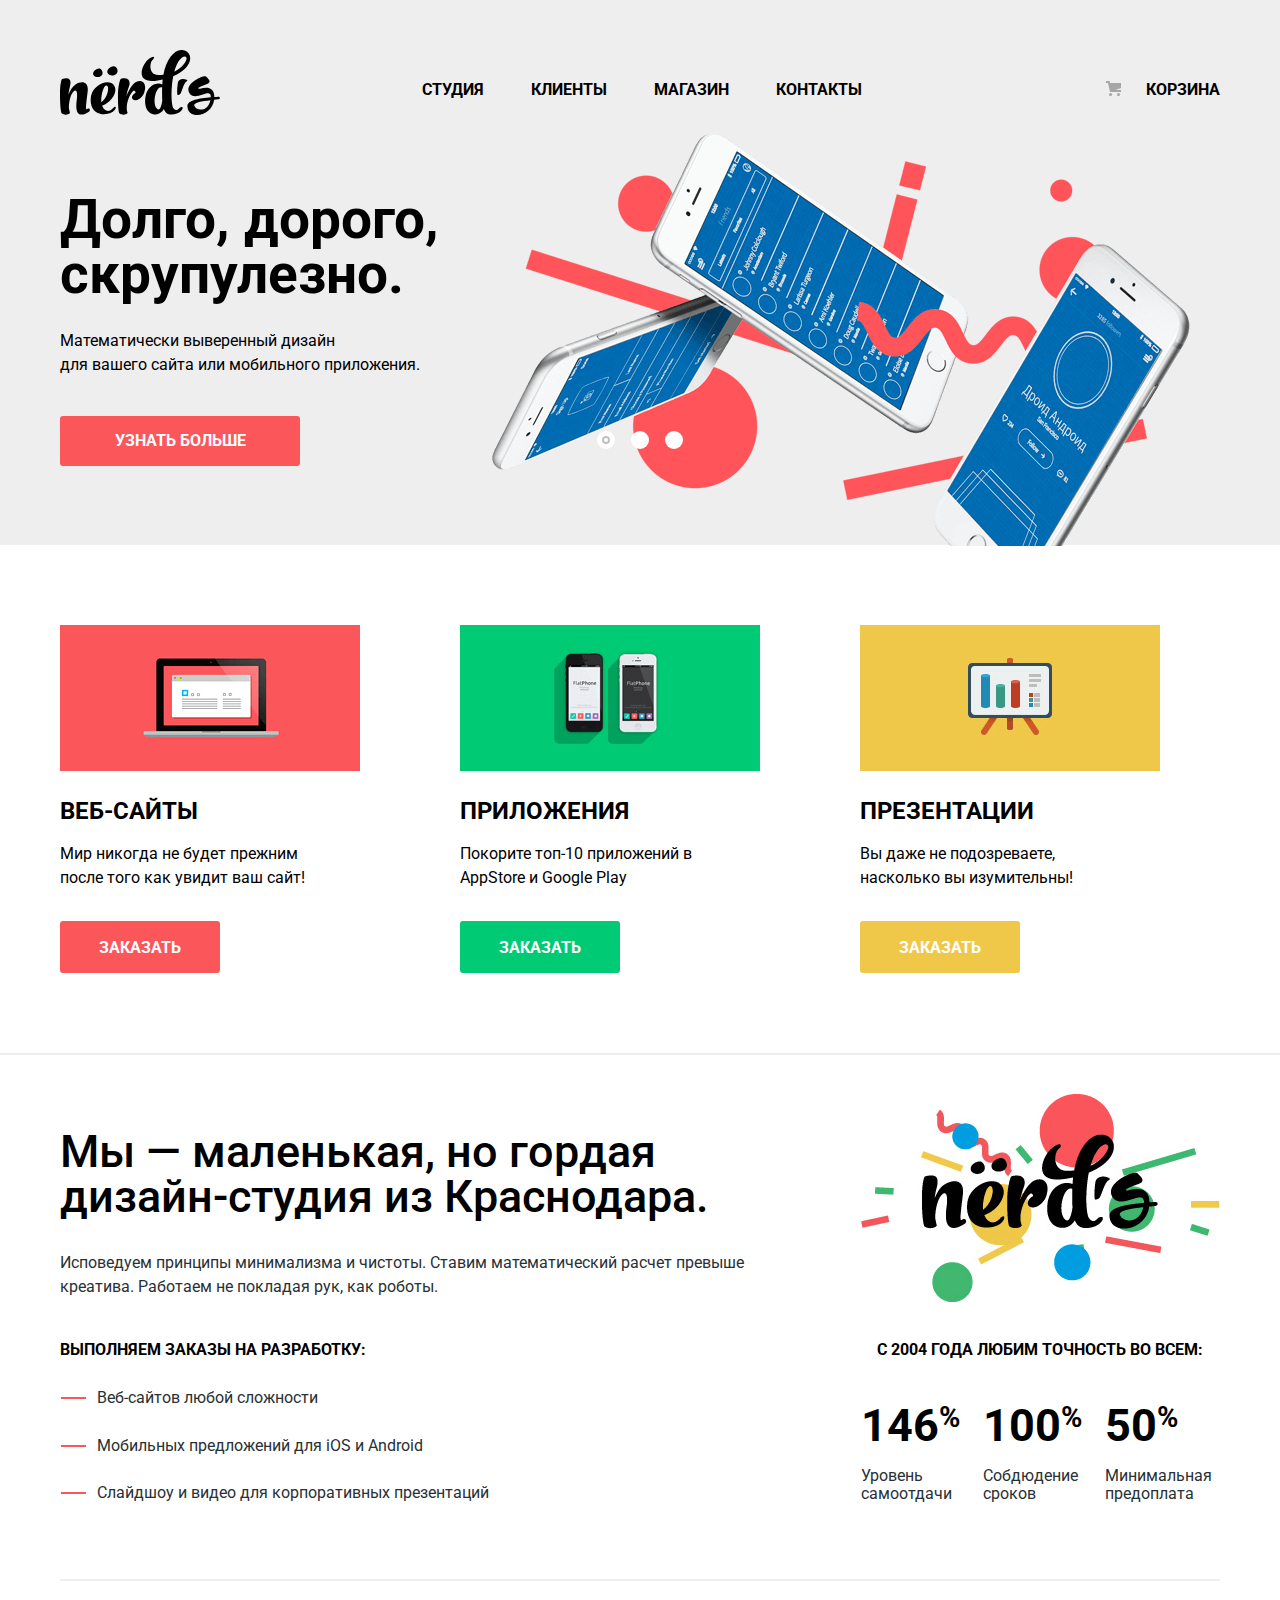
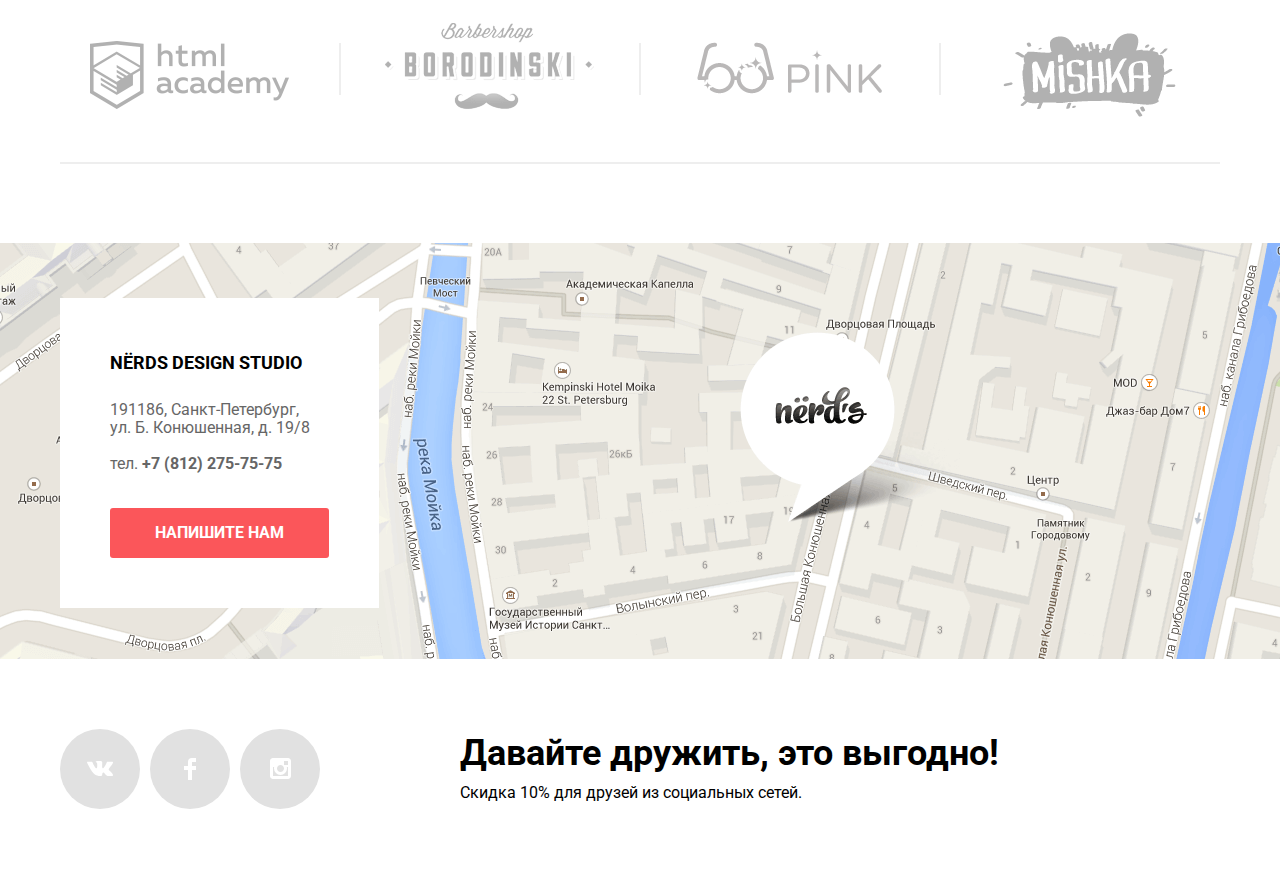
==== commit 3990d41a: "Доработала блок "nav-site"." ====
--- a/index.html
+++ b/index.html
@@ -3,9 +3,9 @@
   <head>
     <meta charset="utf-8">
     <title>Дизайн-студия "Нёрдс"</title>
-    <link href="css/main.css" rel="stylesheet">
+    <link href="css/normalize.css" rel="stylesheet">
+    <link href="css/main.min.css" rel="stylesheet">
     <link href="https://fonts.googleapis.com/css?family=Roboto:400,500,700&amp;subset=cyrillic" rel="stylesheet">
-    <link href="css/normalize.css" rel="stylesheet">
   </head>
   <body>
     <header class="main-header">
@@ -142,10 +142,10 @@
           </div>
           <nav>
             <ul class="nav-site logo">
-              <li><a class="nav-html" href="https://htmlacademy.ru/intensive/htmlcss"><img src="img/htmlacademy-logo.png" width="199" height="68" alt="Логотип htmlacademy"></a></li>
-              <li><a class="nav-borodinski" href="#nowhere"><img src="img/borodinski-logo.png" width="209" height="90" alt="Логотип borodinski"></a></li>
-              <li><a class="nav-pink" href="#nowhere"><img src="img/pink-logo.png" width="185" height="52" alt="Логотип pink"></a></li>
-              <li><a class="nav-mishka" href="#nowhere"><img src="img/mishka-logo.png" width="173" height="84" alt="Логотип mishka"></a></li>
+              <li><a class="nav-html" href="https://htmlacademy.ru/intensive/htmlcss"><img src="img/htmlacademy-logo.png" width="260" height="90" alt="Логотип htmlacademy"></a></li>
+              <li><a class="nav-borodinski" href="#nowhere"><img src="img/borodinski-logo.png" width="260" height="90" alt="Логотип borodinski"></a></li>
+              <li><a class="nav-pink" href="#nowhere"><img src="img/pink-logo.png" width="260" height="90" alt="Логотип pink"></a></li>
+              <li><a class="nav-mishka" href="#nowhere"><img src="img/mishka-logo.png" width="260" height="90" alt="Логотип mishka"></a></li>
             </ul>
           </nav>
         </div>
@@ -162,7 +162,7 @@
                 <a href="tel:+78122757575">+7 (812) 275-75-75</a>
               </div>
             </div>
-            <a href="modal-button" class="button modal-button">Напишите нам</a>
+            <a href="#modal" class="button modal-button">Напишите нам</a>
           </div>
         </div>
       </section>
--- a/css/main.min.css
+++ b/css/main.min.css
@@ -0,0 +1 @@
+body{min-width:1200px;margin:0;padding:0;font-family:"Roboto",Arial,sans-serif;font-size:16px;line-height:24px;font-weight:400;color:#000;background-color:#fff}.visually-hidden{position:absolute;width:1px;height:1px;margin:-1px;border:0;padding:0;white-space:nowrap;clip-path:inset(100%);clip:rect(0 0 0 0);overflow:hidden}.container{width:1160px;margin:0 auto;padding:0 20px}.inner-page{color:#000;background-color:#fff}a{text-decoration:none;text-transform:uppercase;font-weight:bold}img{max-width:100%;height:auto}.button{display:inline-block;padding:18px 39px 16px;font-size:16px;line-height:18px;font-weight:bold;text-align:center;color:#fff;vertical-align:middle;text-transform:uppercase;background-color:#fb565a;border:0;border-radius:3px}.button:hover,.button:focus{background-color:#e74246}.button:active{color:rgba(255,255,255,0.5);background-color:#d7373b}.button.disabled,.button:disabled{cursor:default;opacity:.5;background-color:#000}.main-header{margin-bottom:0;background-color:#eee}.main-navigation{display:flex;justify-content:space-between}.main-header-logo{width:160px;height:65px;margin-top:50px}.site-navigation{display:flex;justify-content:space-between;flex-wrap:wrap;margin:0;padding:0;width:440px;list-style:none}.user-navigation{display:flex;flex-wrap:wrap;margin:0;padding:0;list-style:none}.main-middle{display:flex;justify-content:space-between;flex-wrap:wrap;width:798px;margin-top:75px;font-size:16px;line-height:30px}.site-navigation a,.user-navigation a{color:#000}.main-header-logo img:hover{opacity:.6}.main-header-logo img:active{opacity:.3}.user-navigation .login-link{position:relative;padding-left:50px}.login-link::before{content:"";position:absolute;top:1px;left:10px;width:15px;height:15px;background-image:url("../img/cart-icon.svg");background-repeat:no-repeat;background-position:0 0}.site-navigation a:hover,.site-navigation a:focus,.user-navigation a:hover,.user-navigation a:focus{color:#fb565a}.site-navigation a:active,.user-navigation a:active{color:rgba(0,0,0,0.5)}.site-navigation-current{position:relative;font-size:16px;line-height:30px;text-transform:uppercase;font-weight:bold}.site-navigation-current::after{content:"";position:absolute;bottom:5px;left:0;width:73px;height:2px;background-color:#fb565a}.slider{position:relative;margin-bottom:80px;background-color:#eee}.slider-advantage{display:flex;justify-content:space-between;min-height:430px}.slider-item{display:none}.slider-controls{position:absolute;left:50%;bottom:104px;z-index:5;width:160px;height:18px;text-align:center;font-size:0;transform:translateX(-50%)}.slider-controls .slide-control{position:relative;display:inline-block;vertical-align:middle;width:18px;height:18px;padding:8px;border-radius:50%;cursor:pointer}.slider-controls .slide-control::after{content:"";position:absolute;top:8px;left:8px;z-index:1;width:18px;height:18px;background:#fff;border-radius:50%}.product-1:checked~.slider-list .slider-item-1{display:block}.product-2:checked~.slider-list .slider-item-2{display:block}.product-3:checked~.slider-list .slider-item-3{display:block}.product-1:checked~.slider-controls .slide-control-1::before,.product-2:checked~.slider-controls .slide-control-2::before,.product-3:checked~.slider-controls .slide-control-3::before{content:"";position:absolute;left:50%;top:50%;z-index:2;width:4px;height:4px;margin:-4px;background-color:inherit;border:2px solid #c1c1c1;border-radius:50%}.slider-features{display:flex;flex-direction:column;justify-content:space-between;margin-top:77px;margin-bottom:79px}.slider-features-1{width:382px;flex-shrink:0}.slider-list{padding:0;margin:0}.slide-1{margin:0;margin-top:9px;margin-bottom:-4px;padding:0;width:728px}.slide-1 img{width:698px;height:413px;margin-left:auto;margin-right:auto}.slider-features-2{width:532px;flex-shrink:0}.slide-2{margin:0;padding:0;margin-bottom:-4px;align-self:flex-end}.slide-2 img{width:663px;height:430px}.slider-features-3{width:530px;flex-shrink:0}.slide-3{margin:0;padding:0;margin-bottom:-4px;align-self:flex-end}.slide-3 img{width:759px;height:411px}.slider b{font-size:55px;line-height:55px}.slider p{margin-top:3px}.slider .button{width:240px;padding:16px 0}.features{background-color:#fff;margin-bottom:34px}.features{border-bottom:2px solid #eee}.features-list{display:flex;justify-content:flex-start;flex-wrap:wrap;margin:0;padding:0;list-style:none}.feature-item{padding:0;margin:0;width:300px;margin-right:100px;padding-bottom:80px}.feature-item img{width:300px;height:146px}.feature-item:last-child{margin-right:0}.feature-item h3{margin-top:18px;font-size:24px;line-height:30px;text-transform:uppercase}.feature-item p{margin:-8px 0;width:250px}.feature-item .button{margin-top:39px}.illustration-2 .button{background-color:#00ca74}.illustration-2 .button:hover,.illustration-2 .button:focus{background-color:#00bc6c}.illustration-2 .button:active{color:rgba(255,255,255,0.7);background-color:#00aa62}.illustration-3 .button{background-color:#efc84a}.illustration-3 .button:hover,.illustration-3 .button:focus{background-color:#eab534}.illustration-3 .button:active{color:rgba(255,255,255,0.7);background-color:#e5a722}.studio{background-color:#fff;margin-bottom:79px}.studio-itemes{display:flex;justify-content:space-between;align-items:stretch;flex-wrap:wrap;padding-bottom:58px}.studio-item{display:flex;flex-direction:column;justify-content:space-between;padding-top:40px;width:690px}.studio-items{display:flex;flex-direction:column;justify-content:space-between;height:119px;margin-top:8px;padding-left:37px;list-style:none}.studio h3{font-size:16px;line-height:24px;text-transform:uppercase}.studio-items li{position:relative}.studio-items li::before{content:"";position:absolute;bottom:11px;left:-36px;width:25px;height:2px;background-color:#fb565a}.studio-item p,.studio-item ul{color:#283136}.studio-item b{font-size:45px;line-height:45px;font-weight:500}.studio-item p{margin-top:32px;margin-bottom:23px}.promo{display:flex;flex-direction:column;text-align:center;width:360px;padding-top:5px}.promo img{width:360px;height:208px;padding-bottom:20px}.section-title{margin-top:24px;border-collapse:collapse;text-align:left}.section-title th{font-size:45px;line-height:45px;font-weight:bold;padding-right:19px}.section-title td{padding-top:18px;font-size:16px;line-height:18px;font-weight:normal;color:#283136}.section-title sup{font-size:29px}.nav-site{display:flex;justify-content:space-between;align-items:baseline;margin:0;padding:0;padding-top:42px;padding-bottom:42px;list-style:none;border-top:2px solid #eee;border-bottom:2px solid #eee}.nav-site img{opacity:.3}.nav-site li:nth-child(1),.nav-site li:nth-child(4){width:260px;height:90px;align-self:flex-end}.nav-site img:hover{opacity:1}.nav-site a:active{opacity:.6}.nav-site li:not(:first-child){position:relative}.nav-site li::after{content:"";position:absolute;bottom:50px;left:-46px;width:52px;height:2px;background-color:#eee;transform:rotate(90deg)}.contacts{height:416px;position:relative;color:#000;background-color:#f8f5f2;background-image:url("../img/contacts.png");background-position:top center;background-repeat:no-repeat}.contacts-nerds{margin:0;padding:0;position:absolute;top:55px;padding:50px;background-color:white}.contacts b{font-size:18px;line-height:30px;text-transform:uppercase;text-align:left}.contacts .contact{font-size:16px;line-height:18px;color:#666;text-align:left}.contact{margin-top:23px;width:210px}.contact .phone{margin-top:18px}.phone a{color:#666}.contacts-nerds .button{padding:16px 45px;margin-top:35px}@keyframes bounce{0%{transform:translateY(-2000px)}70%{transform:translateY(30px)}90%{transform:translateY(-10px)}100%{transform:translateY(0)}}@keyframes shake{0%,100%{transform:translateX(0)}10%,30%,50%,70%,90%{transform:translateX(-10px)}20%,40%,60%,80%{transform:translateX(10px)}}.modal{padding:0;margin:0;position:fixed;margin:auto;width:965px;min-height:590px;background-color:#fff;box-shadow:0 20px 40px 0 hsla(180,100%,0%,0.75);display:none;font-size:16px;line-height:18px;font-weight:bold;z-index:100;top:calc(50% - 590px / 2);left:calc(50% - 965px / 2)}.modal-login,.inner-page .modal-login{display:flex;flex-direction:column;width:760px;margin:auto}.modal-name{display:flex;flex-direction:row;justify-content:space-between;align-items:center}.login-item{display:flex;flex-direction:column}.form-item{display:flex;justify-content:space-between}.form-item .name{box-sizing:border-box;width:360px;padding:15px;margin-top:12px}.login-item input,.login-item textarea{padding:15px;margin-top:12px;color:rgba(68,68,68,0.5);border:2px solid #d7dcde}.login-item textarea{resize:vertical}.modal h2{font-size:45px;line-height:45px}.inner-page .modal-login{bottom:-2060px}.modal:target{display:block}.modal-close{display:inline-block;vertical-align:middle;opacity:.5}.modal-close:hover{opacity:1}.modal-close:active{opacity:.2}.login-item input:hover,.login-item textarea:hover{border-color:#b4b9bb}.login-item input:focus,.login-item textarea:focus{color:#444;border-color:#000}.login-item input:active,.login-item textarea:active{color:#e74246;border-color:#e74246}.login-form .button{margin-top:50px;margin-bottom:87px;padding:18px 84px}.modal-show{display:block;animation:bounce .6s}.modal-error{animation:shake .6s}.main-footer{background-color:#fff;padding-top:58px;margin-bottom:70px}.main-footer .container{display:flex;align-items:center}.footer-social{display:flex;width:260px;flex-wrap:wrap;justify-content:space-between;margin:0;padding:0;margin-right:140px;list-style:none}.discounts{padding-top:18px;width:580px}.discounts b{font-size:36px;line-height:36px}.discounts p{margin-top:10px;font-size:16px;line-height:22px}.social-button{display:flex;align-items:center;justify-content:center;width:80px;height:80px;border-radius:50%;background-color:#e1e1e1}.social-button:hover{background-color:#e74246}.social-button:active{background-color:#d7373b}.social-button:active path{fill:#e37376}.filters-header{background-color:#eee}.page-title{margin:0;padding-top:77px;padding-bottom:105px;text-align:center;font-size:55px;line-height:55px;margin-bottom:58px}.filters{margin-left:0;margin:0;padding:0;width:260px}.range-filter{width:260px;margin-top:40px;margin-bottom:54px}.filters fieldset{margin:0;padding:0}.filters fieldset:not(:first-child){margin:0;padding:0;margin-bottom:24px}.filter-item{padding:0}.filters legend{font-size:18px;line-height:30px;text-transform:uppercase;font-weight:500}.range-controls{position:relative;margin-bottom:12px;padding-top:48px;padding-bottom:40px;padding-right:20px;padding-left:25px;background-color:#f1f1f1;border-radius:5px}.range-controls .scale{height:2px;background:#d7dcde}.range-controls .bar{width:70%;height:2px;background:#00ca74}.range-controls .toggle{position:absolute;top:38px;left:0;width:4px;height:4px;padding:0;border:8px solid #fff;background-color:#ababab;box-shadow:0 2px 1px 0 #cfcfcf;border-radius:50%;cursor:pointer}.range-controls .toggle-min{left:20px}.range-controls .toggle-max{left:160px}.price-controls{display:flex;justify-content:space-between;flex-wrap:nowrap;width:258px}.price-controls label{font-size:16px;text-transform:uppercase}.price-controls input{width:79px;padding:10px 1px;margin-left:5px;font-size:16px;text-align:center;color:#283136;border:0;border-radius:5px;background:#f1f1f1}.max-price{text-align:right}.store-templates{display:flex;justify-content:space-between;background-color:#fff}.filters legend{font-size:18px;line-height:30px;text-transform:uppercase;font-weight:bold}.filters fieldset{border:0}fieldset:nth-child(2) .filter-option{padding-bottom:5px}fieldset:nth-child(3) .filter-option{padding-bottom:5px}.filter-option{padding-left:39px}.filter-option label{position:relative;display:block;cursor:pointer;user-select:none;left:-4px;opacity:.6}.filter-input-checkbox+label:hover::before{opacity:.8}.filter-input-checkbox+label::before{content:"";position:absolute;left:-36px;top:-3px;width:19px;height:19px;border:2px solid #000;border-radius:4px;opacity:.4}.filter-input-checkbox:checked+label::before{opacity:0}.filter-input-checkbox:checked+label::after{content:"";position:absolute;top:-3px;left:-36px;width:27px;height:23px;background-color:#fff;background-image:url("../img/checkbox-on.svg");background-repeat:no-repeat;background-position:0 0;opacity:.5}.filter-input-checkbox:hover+label::after{opacity:.8}.filter-input-radio+label::before{content:"";position:absolute;left:-36px;top:-2px;width:17px;height:17px;border:4px solid #000;border-radius:50%;opacity:.4}.filter-input-radio:hover+label::before{opacity:.8}.filter-input-radio:checked+label::after{content:"";position:absolute;top:6px;left:-28px;width:9px;height:9px;background-color:#000;border-radius:50%;opacity:.4}.filter-input:hover+label,.filter-input-radio:hover+label::after{opacity:.8}.filter-category .filter-option{margin-top:15px}.filter-range label,.filter-range output{font-size:16px;line-height:22px;text-transform:uppercase;color:#283136}.filters ul{padding-left:0;font-size:16px;line-height:20px;color:#000;list-style:none}.filters legend:nth-child(2){margin-top:60px}.filter-input{opacity:.1}.filter-input:disabled+label{color:rgba(0,0,0,0.3)}.inner-page .filter-button{padding:16px 88px;margin-top:5px;color:#000;background-color:#eee}.inner-page .filter-button:hover,.inner-page .filter-button:focus{background-color:#dfdfdf}.inner-page .filter-button:active{color:rgba(0,0,0,0.5);box-shadow:inset 0 3px 0 0 #bfbfbf;background-color:#d5d5d5}.template-directory{display:flex;flex-direction:column;margin-bottom:55px;width:761px}.sorting-template,.sorting-type,.sorting-dir-type,.sorting-type-dir{display:flex;flex-wrap:nowrap;justify-content:space-between;align-items:center;margin:0;padding:0}.sorting-dir-type{width:40px}.sorting-template{margin-bottom:19px}.sorting-type-dir{width:360px}.sorting-template h2{font-size:18px;line-height:18px;padding:0;margin:0;text-transform:uppercase}.sorting-template ul{list-style:none}.sorting-type li{font-size:14px;line-height:18px;margin-top:5px;margin-right:30px}.sorting-dir-type a{opacity:.3}.sorting-type a{margin-left:-5px;color:#000;opacity:.3}.sorting-dir-type a:hover,.sorting-type a:hover{opacity:.6}.sorting-dir-type a:active,.sorting-type a:active{opacity:1}.sorting-current{text-transform:uppercase;opacity:1}.catalog-list{display:flex;flex-wrap:wrap;margin:auto;padding:0;margin-top:4px;list-style:none}.catalog-item{position:relative;width:360px;margin-right:40px;margin-top:32px;background-color:#fff}.catalog-item img{display:block}.catalog-item:nth-last-child(1) li{border:#f30}.catalog-item::before{content:"";display:block;width:360px;height:40px;background-image:url("../img/browser.svg");background-position:top center;background-repeat:no-repeat;opacity:.3}.catalog-item:hover::before{opacity:1}.catalog-item:hover .hidden-menu{opacity:1}.catalog-item:nth-child(2n){margin-right:0}.catalog-item:hover{box-shadow:0 6px 15px 0 rgba(0,1,1,0.25)}.hidden-menu{display:flex;flex-direction:column;justify-content:space-between;position:absolute;padding:0;margin:0;padding-top:26px;padding-bottom:45px;width:360px;opacity:0;bottom:0;align-items:center;background-color:#eee}.hidden-menu:hover{opacity:1}.hidden-menu .button{margin-right:80px;margin-left:80px}.hidden-menu p{width:240px;margin-top:15px;margin-bottom:30px;font-size:16px;line-height:18px;color:#666;text-align:center}.catalog-item a:first-child{font-size:18px;line-height:30px;color:#000}.catalog-item .button{padding:16px 60px}.pagination-list{display:flex;flex-wrap:wrap;align-items:center;list-style:none;padding:0;margin:0;margin-top:60px}.pagination-item a{display:block;padding:13px 16px;font-size:16px;line-height:18px;vertical-align:middle;margin-right:14px;color:#000;background-color:#eee;border:3px solid #eee;border-radius:3px}.pagination-item:last-child a{padding:15px 76px;margin-right:0}.pagination-item a:hover{background-color:#dfdfdf}.pagination-item a:active{color:rgba(0,0,0,0.5);background-color:#d5d5d5}.pagination-item-current a{color:#000;background-color:#fff}.pagination-item-current a:hover,.pagination-item-current a:focus,.pagination-item-current a:active{color:#000;background-color:#fff}
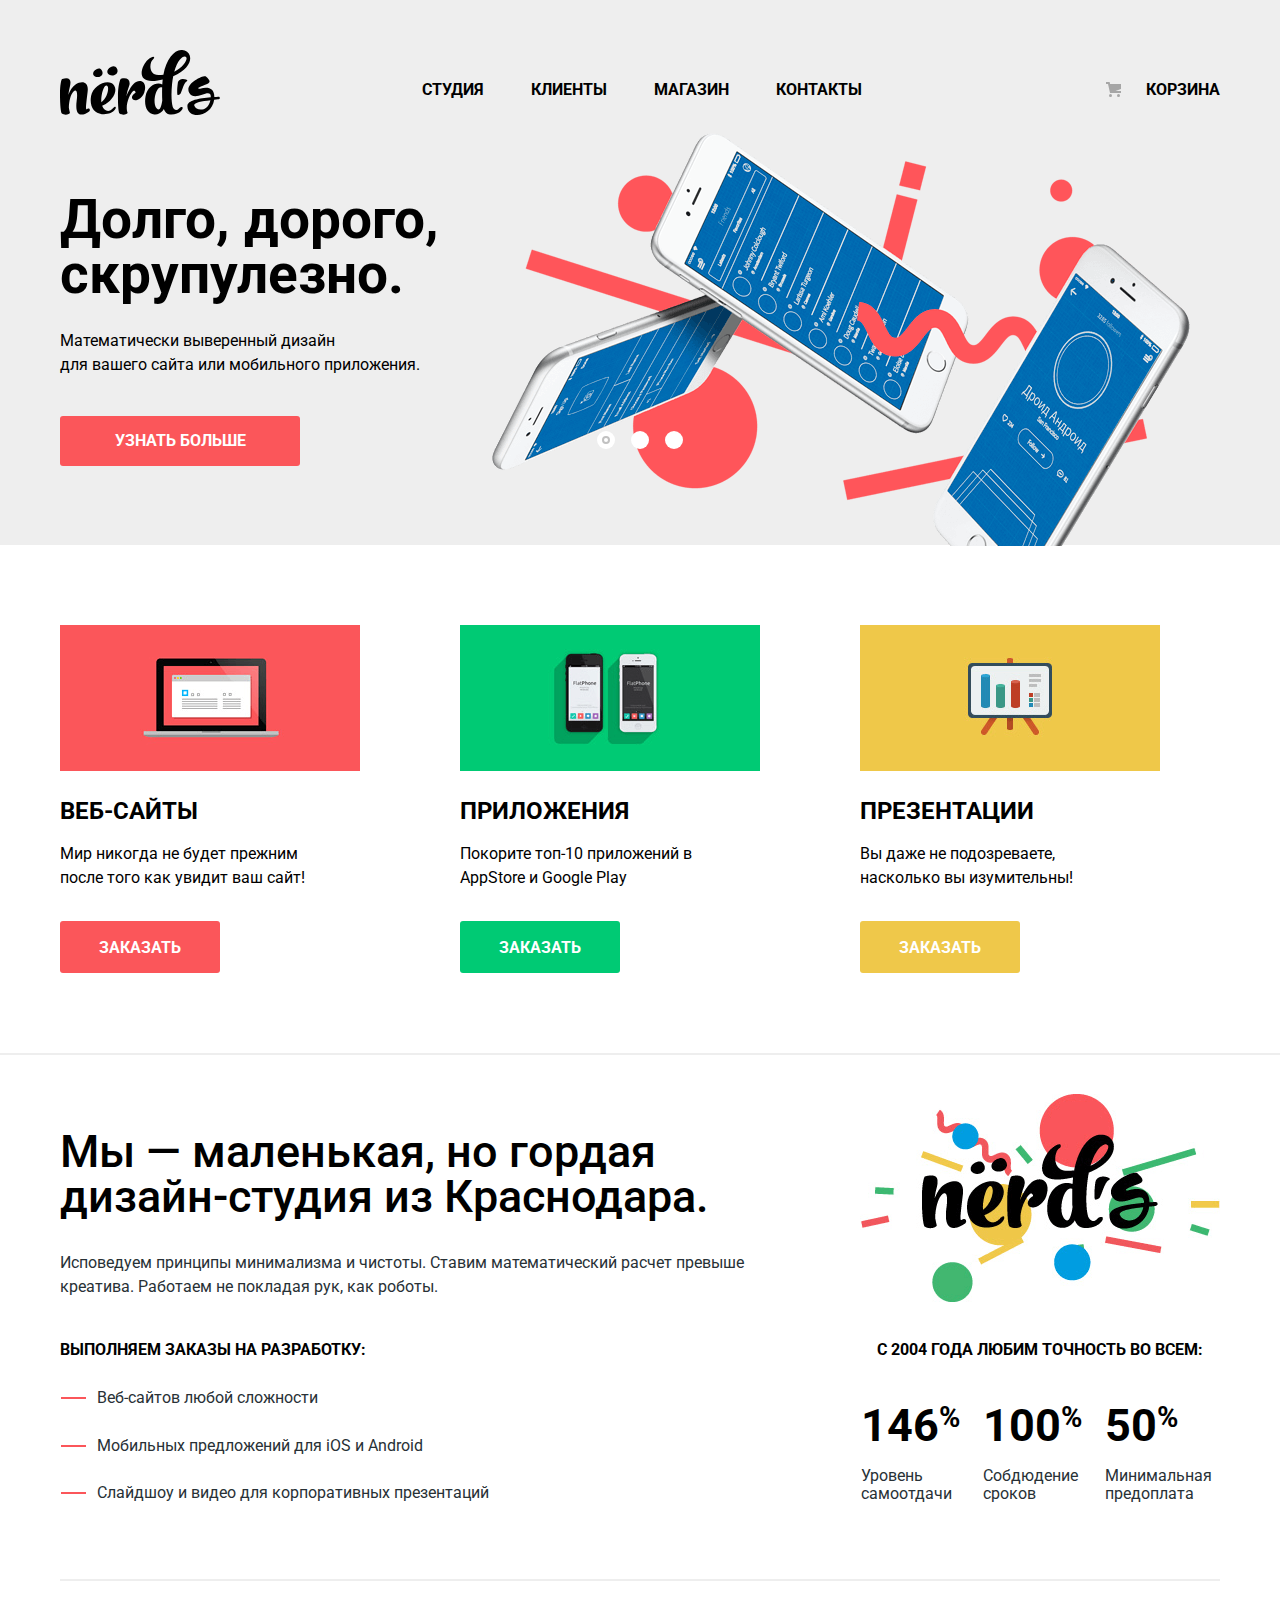
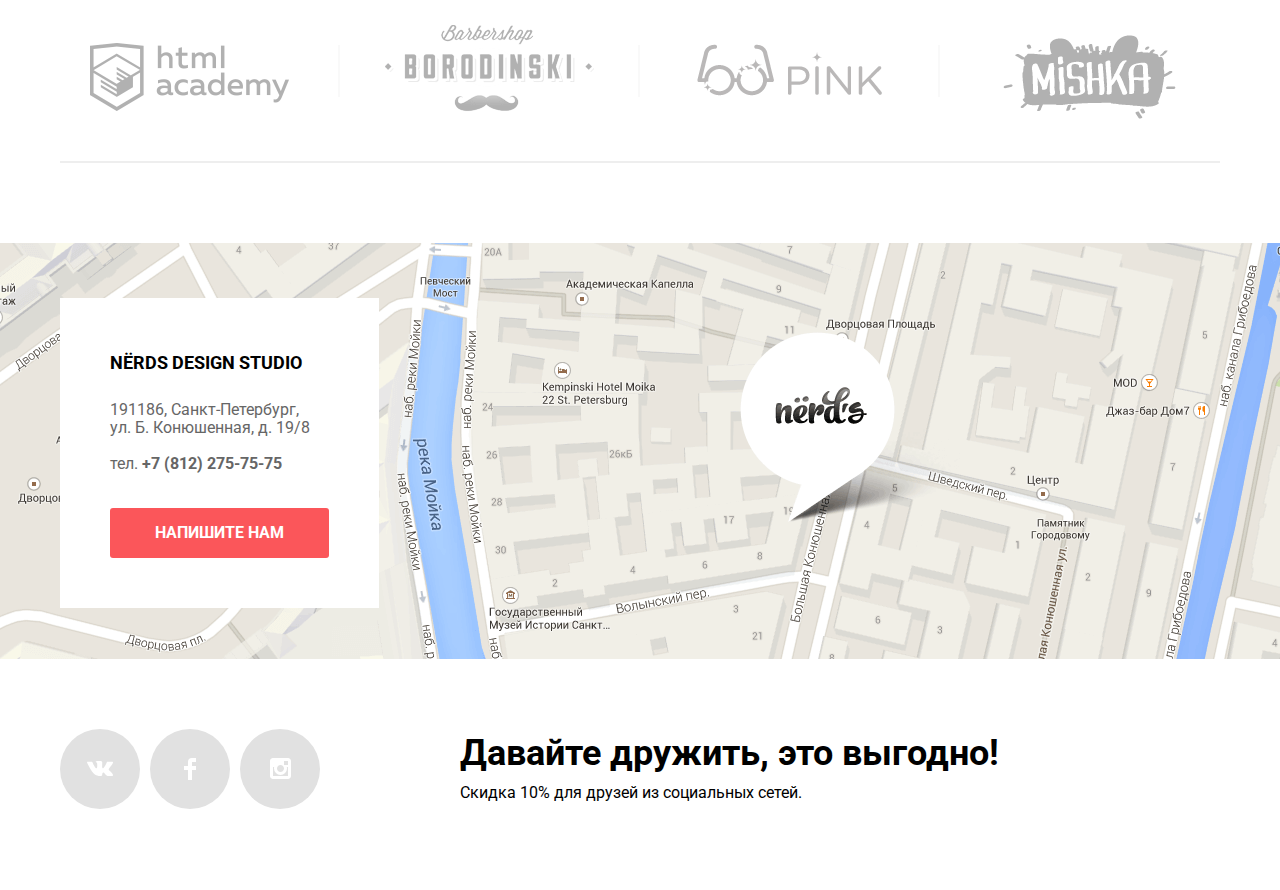
==== commit b1ad1cb7: "Подключила интерактивную карту ,сделала обводку по фокусу у всех интерактивных элементов," ====
--- a/index.html
+++ b/index.html
@@ -4,12 +4,12 @@
     <meta charset="utf-8">
     <title>Дизайн-студия "Нёрдс"</title>
     <link href="css/normalize.css" rel="stylesheet">
-    <link href="css/main.min.css" rel="stylesheet">
+    <link href="css/main.css" rel="stylesheet">
     <link href="https://fonts.googleapis.com/css?family=Roboto:400,500,700&amp;subset=cyrillic" rel="stylesheet">
   </head>
   <body>
     <header class="main-header">
-      <div class="main-navigation container">
+      <nav class="main-navigation container">
         <a class="main-header-logo">
         <img src="img/nerds-logo.svg" width="160" height="65" alt="Логотип дизайн-студии «Нёрдс»">
         </a>
@@ -26,7 +26,7 @@
             </li>
           </ul>
         </div>
-      </div>
+      </nav>
     </header>
     <main>
       <h1 class="visually-hidden">Дизайн-студия "Нёрдс"</h1>
@@ -140,19 +140,20 @@
               </table>
             </div>
           </div>
-          <nav>
-            <ul class="nav-site logo">
-              <li><a class="nav-html" href="https://htmlacademy.ru/intensive/htmlcss"><img src="img/htmlacademy-logo.png" width="260" height="90" alt="Логотип htmlacademy"></a></li>
-              <li><a class="nav-borodinski" href="#nowhere"><img src="img/borodinski-logo.png" width="260" height="90" alt="Логотип borodinski"></a></li>
-              <li><a class="nav-pink" href="#nowhere"><img src="img/pink-logo.png" width="260" height="90" alt="Логотип pink"></a></li>
-              <li><a class="nav-mishka" href="#nowhere"><img src="img/mishka-logo.png" width="260" height="90" alt="Логотип mishka"></a></li>
+          <div class="customers">
+            <ul class="nav-site">
+              <li><a href="https://htmlacademy.ru/intensive/htmlcss"><img src="img/htmlacademy-logo.png" width="260" height="90" alt="Логотип htmlacademy"></a></li>
+              <li><a href="#nowhere"><img src="img/borodinski-logo.png" width="260" height="90" alt="Логотип borodinski"></a></li>
+              <li><a href="#nowhere"><img src="img/pink-logo.png" width="260" height="90" alt="Логотип pink"></a></li>
+              <li><a href="#nowhere"><img src="img/mishka-logo.png" width="260" height="90" alt="Логотип mishka"></a></li>
             </ul>
-          </nav>
+          </div>
         </div>
       </section>
       <section class="contacts">
-        <div class="container">
-          <h2 class="visually-hidden">Контакты</h2>
+        <h2 class="visually-hidden">Контакты</h2>
+          <iframe src="https://www.google.com/maps/embed?pb=!1m18!1m12!1m3!1d1998.6037999040354!2d30.322010416394033!3d59.938716271971415!2m3!1f0!2f0!3f0!3m2!1i1024!2i768!4f13.1!3m3!1m2!1s0x4696310fca5ba729%3A0xea9c53d4493c879f!2sBolshaya+Konyushennaya+ul.%2C+19%2C+Sankt-Peterburg%2C+Russia%2C+191186!5e0!3m2!1sen!2s!4v1441888483426" width="100%" height="416" allowfullscreen></iframe>
+        <div class="container">
           <div class="contacts-nerds">
             <b>Nёrds design studio</b>
             <div class="contact">
@@ -164,7 +165,7 @@
             </div>
             <a href="#modal" class="button modal-button">Напишите нам</a>
           </div>
-        </div>
+          </div>
       </section>
       <section class="modal" id="modal">
         <div class="modal-login">
--- a/css/main.css
+++ b/css/main.css
@@ -0,0 +1,1390 @@
+body {
+  min-width: 1200px;
+  margin: 0;
+  padding: 0;
+  font-family: "Roboto", Arial, sans-serif;
+  font-size: 16px;
+  line-height: 24px;
+  font-weight: 400;
+  color: #000000;
+  background-color: #ffffff;
+}
+
+.visually-hidden {
+  position: absolute;
+  width: 1px;
+  height: 1px;
+  margin: -1px;
+  border: 0;
+  padding: 0;
+  white-space: nowrap;
+  clip-path: inset(100%);
+  clip: rect(0 0 0 0);
+  overflow: hidden;
+}
+
+.container {
+  width: 1160px;
+  margin: 0 auto;
+  padding: 0 20px;
+}
+
+.inner-page {
+  color: #000000;
+  background-color: #ffffff;
+}
+
+a {
+  text-decoration: none;
+  text-transform: uppercase;
+  font-weight: bold;
+}
+
+img {
+  max-width: 100%;
+  height: auto;
+}
+
+.button {
+  display: inline-block;
+  padding: 18px 39px 16px;
+  font-size: 16px;
+  line-height: 18px;
+  font-weight: bold;
+  text-align: center;
+  color: #ffffff;
+  vertical-align: middle;
+  text-transform: uppercase;
+  background-color: #fb565a;
+  border: none;
+  border-radius: 3px;
+}
+
+.button:hover,
+.button:focus {
+  background-color: #e74246;
+}
+
+.button:active {
+  color: rgba(255, 255, 255, 0.5);
+  background-color: #d7373b;
+}
+
+.button.disabled,
+.button:disabled {
+  cursor: default;
+  opacity: 0.5;
+  background-color: #000000;
+}
+
+
+/*main-header*/
+
+.main-header {
+  margin-bottom: 0;
+  background-color: #eeeeee;
+}
+
+.main-navigation {
+  display: flex;
+  justify-content: space-between;
+}
+
+.site-navigation {
+  display: flex;
+  justify-content: space-between;
+  flex-wrap: wrap;
+  margin: 0;
+  padding: 0;
+  width: 440px;
+  list-style: none;
+}
+
+.user-navigation {
+  display: flex;
+  flex-wrap: wrap;
+  margin: 0;
+  padding: 0;
+  list-style: none;
+}
+
+.main-middle {
+  display: flex;
+  justify-content: space-between;
+  flex-wrap: wrap;
+  width: 798px;
+  margin-top: 75px;
+  font-size: 16px;
+  line-height: 30px;
+}
+
+.site-navigation a,
+.user-navigation a {
+  display: block;
+  vertical-align: middle;
+  color: #000000;
+}
+
+.site-navigation a:hover,
+.site-navigation a:focus,
+.user-navigation a:hover,
+.user-navigation a:focus {
+  color: #fb565a;
+}
+
+.site-navigation a:active,
+.user-navigation a:active {
+  color: rgba(0, 0, 0, 0.5);
+}
+
+.main-header-logo {
+  width: 160px;
+  height: 65px;
+  margin-top: 50px;
+}
+
+.main-header-logo img:hover {
+  opacity: 0.6;
+}
+
+.main-header-logo img:active {
+  opacity: 0.3;
+}
+
+.user-navigation .login-link {
+  position: relative;
+  padding-left: 50px;
+}
+
+.login-link::before {
+  content: "";
+  position: absolute;
+  top: 7px;
+  left: 10px;
+  width: 15px;
+  height: 15px;
+  background-image: url("../img/cart-icon.svg");
+  background-repeat: no-repeat;
+  background-position: 0 0;
+}
+
+.site-navigation-current {
+  position: relative;
+}
+
+.site-navigation-current::after {
+  content: "";
+  position: absolute;
+  bottom: 5px;
+  left: 0;
+  width: 73px;
+  height: 2px;
+  background-color: #fb565a;
+}
+
+
+/*.slider*/
+
+.slider {
+  position: relative;
+  margin-bottom: 80px;
+  background-color: #eeeeee;
+}
+
+.slider b {
+  font-size: 55px;
+  line-height: 55px;
+}
+
+.slider p {
+  margin-top: 3px;
+}
+
+.slider-advantage {
+  display: flex;
+  justify-content: space-between;
+  min-height: 430px;
+}
+
+.slider-item {
+  display: none;
+}
+
+.slider-controls {
+  position: absolute;
+  left: 50%;
+  bottom: 104px;
+  z-index: 5;
+  width: 160px;
+  height: 18px;
+  text-align: center;
+  font-size: 0;
+  transform: translateX(-50%);
+}
+
+.slider-controls .slide-control {
+  position: relative;
+  display: inline-block;
+  vertical-align: middle;
+  width: 18px;
+  height: 18px;
+  padding: 8px;
+  border-radius: 50%;
+  cursor: pointer;
+}
+
+.slider-controls .slide-control::after {
+  content: "";
+  position: absolute;
+  top: 8px;
+  left: 8px;
+  z-index: 1;
+  width: 18px;
+  height: 18px;
+  background: #ffffff;
+  border-radius: 50%;
+}
+
+.product-1:checked~.slider-list .slider-item-1 {
+  display: block;
+}
+
+.product-2:checked~.slider-list .slider-item-2 {
+  display: block;
+}
+
+.product-3:checked~.slider-list .slider-item-3 {
+  display: block;
+}
+
+.product-1:checked~.slider-controls .slide-control-1::before,
+.product-2:checked~.slider-controls .slide-control-2::before,
+.product-3:checked~.slider-controls .slide-control-3::before {
+  content: "";
+  position: absolute;
+  left: 50%;
+  top: 50%;
+  z-index: 2;
+  width: 4px;
+  height: 4px;
+  margin: -4px;
+  background-color: inherit;
+  border: 2px solid #c1c1c1;
+  border-radius: 50%;
+}
+
+.slider-features {
+  display: flex;
+  flex-direction: column;
+  justify-content: space-between;
+  margin-top: 77px;
+  margin-bottom: 79px;
+}
+
+.slider-features-1 {
+  width: 382px;
+  flex-shrink: 0;
+}
+
+.slider-list {
+  padding: 0;
+  margin: 0;
+}
+
+.slide-1 {
+  margin: 0;
+  margin-top: 9px;
+  margin-bottom: -4px;
+  padding: 0;
+  width: 728px;
+}
+
+.slide-1 img {
+  width: 698px;
+  height: 413px;
+  margin-left: auto;
+  margin-right: auto;
+}
+
+.slider-features-2 {
+  width: 532px;
+  flex-shrink: 0;
+}
+
+.slide-2 {
+  margin: 0;
+  padding: 0;
+  margin-bottom: -4px;
+  align-self: flex-end;
+}
+
+.slide-2 img {
+  width: 663px;
+  height: 430px;
+}
+
+.slider-features-3 {
+  width: 530px;
+  flex-shrink: 0;
+}
+
+.slide-3 {
+  margin: 0;
+  padding: 0;
+  margin-bottom: -4px;
+  align-self: flex-end;
+}
+
+.slide-3 img {
+  width: 759px;
+  height: 411px;
+}
+
+.slider .button {
+  width: 240px;
+  padding: 16px 0;
+}
+
+
+/*.features*/
+
+.features {
+  margin-bottom: 34px;
+  background-color: #ffffff;
+  border-bottom: 2px solid #eeeeee;
+}
+
+.feature-item h3 {
+  margin-top: 18px;
+  font-size: 24px;
+  line-height: 30px;
+  text-transform: uppercase;
+}
+
+.features-list {
+  display: flex;
+  justify-content: flex-start;
+  flex-wrap: wrap;
+  margin: 0;
+  padding: 0;
+  list-style: none;
+}
+
+.feature-item {
+  padding: 0;
+  margin: 0;
+  width: 300px;
+  margin-right: 100px;
+  padding-bottom: 80px;
+}
+
+.feature-item img {
+  width: 300px;
+  height: 146px;
+}
+
+.feature-item:last-child {
+  margin-right: 0;
+}
+
+.feature-item p {
+  margin: -8px 0;
+  width: 250px;
+}
+
+.feature-item .button {
+  margin-top: 39px;
+}
+
+.illustration-2 .button {
+  background-color: #00ca74;
+}
+
+.illustration-2 .button:hover,
+.illustration-2 .button:focus {
+  background-color: #00bc6c;
+}
+
+.illustration-2 .button:active {
+  color: rgba(255, 255, 255, 0.7);
+  background-color: #00aa62;
+}
+
+.illustration-3 .button {
+  background-color: #efc84a;
+}
+
+.illustration-3 .button:hover,
+.illustration-3 .button:focus {
+  background-color: #eab534;
+}
+
+.illustration-3 .button:active {
+  color: rgba(255, 255, 255, 0.7);
+  background-color: #e5a722;
+}
+
+
+/*studio*/
+
+.studio {
+  background-color: #ffffff;
+  margin-bottom: 80px;
+}
+
+.studio h3 {
+  font-size: 16px;
+  line-height: 24px;
+  text-transform: uppercase;
+}
+
+.studio-item b {
+  font-size: 45px;
+  line-height: 45px;
+  font-weight: 500;
+}
+
+.studio-item p {
+  margin-top: 32px;
+  margin-bottom: 23px;
+}
+
+.studio-item p,
+.studio-item ul {
+  color: #283136;
+}
+
+.studio-itemes {
+  display: flex;
+  justify-content: space-between;
+  align-items: stretch;
+  flex-wrap: wrap;
+  padding-bottom: 58px;
+}
+
+.studio-item {
+  display: flex;
+  flex-direction: column;
+  justify-content: space-between;
+  padding-top: 40px;
+  width: 690px;
+}
+
+.studio-items {
+  display: flex;
+  flex-direction: column;
+  justify-content: space-between;
+  height: 119px;
+  margin-top: 8px;
+  padding-left: 37px;
+  list-style: none;
+}
+
+.studio-items li {
+  position: relative;
+}
+
+.studio-items li::before {
+  content: "";
+  position: absolute;
+  bottom: 11px;
+  left: -36px;
+  width: 25px;
+  height: 2px;
+  background-color: #fb565a;
+}
+
+
+/*promo*/
+
+.promo {
+  display: flex;
+  flex-direction: column;
+  text-align: center;
+  width: 360px;
+  padding-top: 5px;
+}
+
+.promo img {
+  width: 360px;
+  height: 208px;
+  padding-bottom: 20px;
+}
+
+.section-title th {
+  font-size: 45px;
+  line-height: 45px;
+  font-weight: bold;
+  padding-right: 19px;
+}
+
+.section-title td {
+  padding-top: 18px;
+  font-size: 16px;
+  line-height: 18px;
+  font-weight: normal;
+  color: #283136;
+}
+
+.section-title sup {
+  font-size: 29px;
+}
+
+.section-title {
+  margin-top: 24px;
+  border-collapse: collapse;
+  text-align: left;
+}
+
+.nav-site {
+  display: flex;
+  justify-content: space-between;
+  align-items: center;
+  margin: 0;
+  padding: 0;
+  padding-top: 44px;
+  padding-bottom: 39px;
+  list-style: none;
+  border-top: 2px solid #eeeeee;
+  border-bottom: 2px solid #eeeeee;
+}
+
+.nav-site li:nth-child(1),
+.nav-site li:nth-child(4) {
+  width: 260px;
+  height: 90px;
+  align-self: flex-end;
+}
+
+
+
+.nav-site li {
+  opacity: 0.3;
+}
+
+.nav-site li:hover {
+  opacity: 1;
+}
+
+.nav-site li:active {
+  opacity: 0.6;
+}
+
+.nav-site li:not(:first-child) {
+  position: relative;
+}
+
+.nav-site li::after {
+  content: "";
+  position: absolute;
+  bottom: 50px;
+  left: -47px;
+  width: 52px;
+  height: 2px;
+  background-color: #eeeeee;
+  transform: rotate(90deg);
+}
+
+
+/*contacts*/
+
+.contacts {
+  height: 416px;
+  position: relative;
+  color: #000000;
+  background-color: #f8f5f2;
+  background-image: url("../img/contacts.png");
+  background-position: top center;
+  background-repeat: no-repeat;
+}
+
+.contacts b {
+  font-size: 18px;
+  line-height: 30px;
+  text-transform: uppercase;
+  text-align: left;
+}
+
+.contacts .contact {
+  font-size: 16px;
+  line-height: 18px;
+  color: #666666;
+  text-align: left;
+}
+
+
+.contacts iframe {
+  position: relative;
+  z-index: 0;
+
+  border: none;
+}
+
+.contacts-nerds {
+  margin: 0;
+  padding: 0;
+  position: absolute;
+  top: 55px;
+  padding: 50px;
+  background-color: white;
+}
+
+.contact {
+  margin-top: 23px;
+  width: 210px;
+}
+
+.contact .phone {
+  margin-top: 18px;
+}
+
+.phone a {
+  color: #666666;
+}
+
+.contacts-nerds .button {
+  padding: 16px 45px;
+  margin-top: 35px;
+}
+
+
+/*modal*/
+
+@keyframes bounce {
+  0% {
+    transform: translateY(-2000px);
+  }
+  70% {
+    transform: translateY(30px);
+  }
+  90% {
+    transform: translateY(-10px);
+  }
+  100% {
+    transform: translateY(0);
+  }
+}
+
+@keyframes shake {
+  0%,
+  100% {
+    transform: translateX(0);
+  }
+  10%,
+  30%,
+  50%,
+  70%,
+  90% {
+    transform: translateX(-10px);
+  }
+  20%,
+  40%,
+  60%,
+  80% {
+    transform: translateX(10px);
+  }
+}
+
+.modal {
+  padding: 0;
+  margin: 0;
+  position: fixed;
+  margin: auto;
+  width: 965px;
+  min-height: 590px;
+  background-color: #ffffff;
+  box-shadow: 0px 20px 40px 0 hsla(180, 100%, 0%, 0.75);
+  display: none;
+  font-size: 16px;
+  line-height: 18px;
+  font-weight: bold;
+  z-index: 100;
+  top: calc(50% - 590px / 2);
+  left: calc(50% - 965px / 2);
+}
+
+.modal h2 {
+  font-size: 45px;
+  line-height: 45px;
+}
+
+.modal-login,
+.inner-page .modal-login {
+  display: flex;
+  flex-direction: column;
+  width: 760px;
+  margin: auto;
+}
+
+.modal-name {
+  display: flex;
+  flex-direction: row;
+  justify-content: space-between;
+  align-items: center;
+}
+
+.login-item {
+  display: flex;
+  flex-direction: column;
+}
+
+.form-item {
+  display: flex;
+  justify-content: space-between;
+}
+
+.form-item .name {
+  box-sizing: border-box;
+  width: 360px;
+  padding: 15px;
+  margin-top: 12px;
+}
+
+.login-item input,
+.login-item textarea {
+  padding: 15px;
+  margin-top: 12px;
+  color: rgba(68, 68, 68, 0.5);
+  border: 2px solid #d7dcde;
+}
+
+.login-item textarea {
+  resize: vertical;
+}
+
+.inner-page .modal-login {
+  bottom: -2060px;
+}
+
+.modal:target {
+  display: block;
+}
+
+.modal-close {
+  display: inline-block;
+  vertical-align: middle;
+  opacity: 0.5;
+}
+
+.modal-close:hover {
+  opacity: 1;
+}
+
+.modal-close:active {
+  opacity: 0.2;
+}
+
+.login-item input:hover,
+.login-item textarea:hover {
+  border-color: #b4b9bb;
+}
+
+.login-item input:focus,
+.login-item textarea:focus {
+  color: #444444;
+  border-color: #000000;
+}
+
+.login-item input:active,
+.login-item textarea:active {
+  color: #e74246;
+  border-color: #e74246;
+}
+
+.login-form .button {
+  margin-top: 50px;
+  margin-bottom: 87px;
+  padding: 18px 84px;
+}
+
+.modal-show {
+  display: block;
+  animation: bounce 0.6s;
+}
+
+.modal-error {
+  animation: shake 0.6s;
+}
+
+
+/*main-footer*/
+
+.main-footer {
+  background-color: #ffffff;
+  padding-top: 58px;
+  margin-bottom: 70px;
+}
+
+.discounts b {
+  font-size: 36px;
+  line-height: 36px;
+}
+
+.discounts p {
+  margin-top: 10px;
+  font-size: 16px;
+  line-height: 22px;
+}
+
+.main-footer .container {
+  display: flex;
+  align-items: center;
+}
+
+.footer-social {
+  display: flex;
+  width: 260px;
+  flex-wrap: wrap;
+  justify-content: space-between;
+  margin: 0;
+  padding: 0;
+  margin-right: 140px;
+  list-style: none;
+}
+
+.discounts {
+  padding-top: 18px;
+  width: 580px;
+}
+
+.social-button {
+  display: flex;
+  align-items: center;
+  justify-content: center;
+  width: 80px;
+  height: 80px;
+  border-radius: 50%;
+  background-color: #e1e1e1;
+}
+
+.social-button:hover {
+  background-color: #e74246;
+}
+
+.social-button:active {
+  background-color: #d7373b;
+}
+
+.social-button:active path {
+  fill: #e37376;
+}
+
+
+/*filters-header*/
+
+.filters-header {
+  background-color: #eeeeee;
+}
+
+.page-title {
+  margin: 0;
+  padding-top: 77px;
+  padding-bottom: 105px;
+  text-align: center;
+  font-size: 55px;
+  line-height: 55px;
+  margin-bottom: 58px;
+}
+
+.filters {
+  margin-left: 0;
+  margin: 0;
+  padding: 0;
+  width: 260px;
+}
+
+.range-filter {
+  width: 260px;
+  margin-top: 51px;
+  margin-bottom: 54px;
+}
+
+.filters fieldset {
+  margin: 0;
+  padding: 0;
+}
+
+.filters fieldset:not(:first-child) {
+  margin: 0;
+  padding: 0;
+  margin-bottom: 24px;
+}
+
+.filter-item {
+  margin: 0 padding: 0;
+}
+
+.filters legend {
+  font-size: 18px;
+  line-height: 30px;
+  text-transform: uppercase;
+  font-weight: 500;
+}
+
+.filter-item legend {
+  letter-spacing: 0.7px;
+}
+
+.range-controls {
+  position: relative;
+  margin-bottom: 13px;
+  padding-top: 36px;
+  padding-bottom: 41px;
+  padding-right: 20px;
+  padding-left: 25px;
+  background-color: #f1f1f1;
+  border-radius: 5px;
+}
+
+.range-controls .scale {
+  height: 2px;
+  background: #d7dcde;
+}
+
+.range-controls .bar {
+  width: 70%;
+  height: 2px;
+  background: #00ca74;
+}
+
+.range-controls .toggle {
+  position: absolute;
+  top: 28px;
+  left: 0;
+  width: 4px;
+  height: 4px;
+  padding: 0;
+  border: 8px solid #ffffff;
+  background-color: #ababab;
+  box-shadow: 0 2px 1px 0 #cfcfcf;
+  border-radius: 50%;
+  cursor: pointer;
+}
+
+.range-controls .toggle-min {
+  left: 20px;
+}
+
+.range-controls .toggle-max {
+  left: 160px;
+}
+
+.price-controls {
+  display: flex;
+  justify-content: space-between;
+  flex-wrap: nowrap;
+  width: 260px;
+}
+
+.price-controls label {
+  font-size: 16px;
+  text-transform: uppercase;
+}
+
+.price-controls input {
+  width: 80px;
+  padding: 10px 0;
+  margin-left: 9px;
+  font-size: 16px;
+  text-align: center;
+  color: #283136;
+  border: none;
+  border-radius: 5px;
+  background: #f1f1f1;
+}
+
+.max-price {
+  text-align: right;
+}
+
+.store-templates {
+  display: flex;
+  justify-content: space-between;
+  background-color: #ffffff;
+}
+
+.filters legend {
+  font-size: 18px;
+  line-height: 30px;
+  text-transform: uppercase;
+  font-weight: bold;
+}
+
+.filters fieldset {
+  border: none;
+}
+
+fieldset:nth-child(2) .filter-option {
+  padding-bottom: 5px;
+}
+
+fieldset:nth-child(3) .filter-option {
+  padding-bottom: 5px;
+}
+
+.filter-option {
+  padding-left: 39px;
+}
+
+.filter-option label {
+  position: relative;
+  display: block;
+  cursor: pointer;
+  user-select: none;
+  left: -4px;
+  opacity: 0.6;
+}
+
+.filter-input-checkbox+label::before {
+  content: "";
+  position: absolute;
+  left: -36px;
+  top: -3px;
+  width: 19px;
+  height: 19px;
+  border: 2px solid #000000;
+  border-radius: 4px;
+  opacity: 0.4;
+}
+
+.filter-input-checkbox:checked+label::before {
+  opacity: 0;
+}
+
+.filter-input-checkbox+label:hover::before,
+.filter-input-checkbox+label:focus::before{
+  opacity: 0.8;
+}
+
+.filter-input-checkbox:checked+label::after {
+  content: "";
+  position: absolute;
+  top: -3px;
+  left: -36px;
+  width: 27px;
+  height: 23px;
+  background-color: #ffffff;
+  background-image: url("../img/checkbox-on.svg");
+  background-repeat: no-repeat;
+  background-position: 0 0;
+  opacity: 0.5;
+}
+
+.filter-input-checkbox:hover+label::after,
+.filter-input-checkbox:focus+label::after{
+  opacity: 1;
+}
+
+.filter-input-radio+label::before {
+  content: "";
+  position: absolute;
+  left: -36px;
+  top: -2px;
+  width: 17px;
+  height: 17px;
+  border: 4px solid #000000;
+  border-radius: 50%;
+  opacity: 0.8;
+}
+
+.filter-input-radio:hover+label::before,
+.filter-input-radio:focus+label::before{
+  opacity: 1;
+}
+
+.filter-input-radio:checked+label::after {
+  content: "";
+  position: absolute;
+  top: 6px;
+  left: -28px;
+  width: 9px;
+  height: 9px;
+  background-color: #000000;
+  border-radius: 50%;
+  opacity: 0.4;
+}
+
+.filter-input:hover+label,
+.filter-input-radio:hover+label::after,
+.filter-input:focus+label,
+.filter-input-radio:focus+label::after{
+  opacity: 1;
+}
+
+.filter-category .filter-option {
+  margin-top: 15px;
+}
+
+.filter-range label,
+.filter-range output {
+  font-size: 16px;
+  line-height: 22px;
+  text-transform: uppercase;
+  color: #283136;
+}
+
+.filters ul {
+  padding-left: 0;
+  font-size: 16px;
+  line-height: 20px;
+  color: rgb(0, 0, 0);
+  list-style: none;
+}
+
+.filters legend:nth-child(2) {
+  margin-top: 60px;
+}
+
+.filter-input {
+  opacity: 0.1;
+}
+
+.filter-input:disabled+label {
+  color: rgba(0, 0, 0, 0.3);
+}
+
+.inner-page .filter-button {
+  padding: 16px 88px;
+  margin-top: 5px;
+  color: #000000;
+  background-color: #eeeeee;
+}
+
+.inner-page .filter-button:hover,
+.inner-page .filter-button:focus {
+  background-color: #dfdfdf;
+}
+
+.inner-page .filter-button:active {
+  color: rgba(0, 0, 0, 0.5);
+  box-shadow: inset 0 3px 0 0 #bfbfbf;
+  background-color: #d5d5d5;
+}
+
+
+/*template-directory*/
+
+.template-directory {
+  display: flex;
+  flex-direction: column;
+  margin-bottom: 57px;
+  width: 760px;
+}
+
+.sorting-template,
+.sorting-type,
+.sorting-dir-type,
+.sorting-type-dir {
+  display: flex;
+  flex-wrap: nowrap;
+  justify-content: space-between;
+  align-items: center;
+  margin: 0;
+  padding: 0;
+}
+
+.sorting-dir-type {
+  width: 40px;
+}
+
+.sorting-template {
+  margin-bottom: 19px;
+}
+
+.sorting-type-dir {
+  width: 360px;
+}
+
+.sorting-template h2 {
+  font-size: 18px;
+  line-height: 18px;
+  padding: 0;
+  margin: 0;
+  text-transform: uppercase;
+}
+
+.sorting-template ul {
+  list-style: none;
+}
+
+.sorting-type li {
+  font-size: 14px;
+  line-height: 18px;
+  margin-top: 5px;
+  margin-right: 30px;
+}
+
+.sorting-dir-type a {
+  opacity: 0.3;
+}
+
+.sorting-type a {
+  margin-left: -5px;
+  color: rgb(0, 0, 0);
+  opacity: 0.3;
+}
+
+.sorting-dir-type a:hover,
+.sorting-type a:hover {
+  opacity: 0.6;
+}
+
+.sorting-dir-type a:active,
+.sorting-type a:active {
+  opacity: 1;
+}
+
+.sorting-current {
+  text-transform: uppercase;
+  opacity: 1;
+}
+
+.catalog-list {
+  display: flex;
+  flex-wrap: wrap;
+  margin: auto;
+  padding: 0px;
+  margin-top: 4px;
+  list-style: none;
+}
+
+.catalog-item {
+  position: relative;
+  width: 360px;
+  margin-right: 40px;
+  margin-top: 32px;
+  background-color: #FFFFFF;
+}
+
+.catalog-item img {
+  display: block;
+}
+
+.catalog-item:nth-last-child(1) li {
+  border: #ff3300;
+}
+
+.catalog-item::before {
+  content: "";
+  display: block;
+  width: 360px;
+  height: 40px;
+  background-image: url("../img/browser.svg");
+  background-position: top center;
+  background-repeat: no-repeat;
+  opacity: 0.3;
+}
+
+.catalog-item:hover::before,
+.catalog-item:focus-within::before {
+  opacity: 1;
+}
+
+.catalog-item:hover .hidden-menu,
+.catalog-item .hidden-menu:focus-within {
+  opacity: 1;
+}
+
+
+.catalog-item:nth-child(2n) {
+  margin-right: 0;
+}
+
+.catalog-item:hover,
+.catalog-item:focus-within {
+  box-shadow: 0px 6px 15px 0px rgba(0, 1, 1, 0.25);
+}
+
+.hidden-menu {
+  display: flex;
+  flex-direction: column;
+  justify-content: space-between;
+  position: absolute;
+  padding: 0;
+  margin: 0;
+  padding-top: 26px;
+  padding-bottom: 45px;
+  width: 360px;
+  opacity: 0;
+  bottom: 0;
+  align-items: center;
+  background-color: #eeeeee;
+}
+
+.hidden-menu p {
+  width: 240px;
+  margin-top: 15px;
+  margin-bottom: 30px;
+  font-size: 16px;
+  line-height: 18px;
+  color: #666666;
+  text-align: center;
+}
+
+.hidden-menu:hover {
+  opacity: 1;
+}
+
+.hidden-menu .button {
+  margin-right: 80px;
+  margin-left: 80px;
+}
+
+.catalog-item a:first-child {
+  font-size: 18px;
+  line-height: 30px;
+  color: #000000;
+}
+
+.catalog-item .button {
+  padding: 16px 60px;
+}
+
+.pagination-list {
+  display: flex;
+  flex-wrap: wrap;
+  align-items: center;
+  list-style: none;
+  padding: 0;
+  margin: 0;
+  margin-top: 60px;
+}
+
+.pagination-item a {
+  display: block;
+  padding: 13px 16px;
+  font-size: 16px;
+  line-height: 18px;
+  vertical-align: middle;
+  margin-right: 14px;
+  color: #000000;
+  background-color: #eeeeee;
+  border: 3px solid #eeeeee;
+  border-radius: 3px;
+}
+
+.pagination-item:last-child a {
+  padding: 15px 76px;
+  margin-right: 0;
+}
+
+.pagination-item a:hover {
+  background-color: #dfdfdf;
+}
+
+.pagination-item a:active {
+  color: rgba(0, 0, 0, 0.5);
+  background-color: #d5d5d5;
+}
+
+.pagination-item-current a {
+  color: #000000;
+  background-color: #ffffff;
+}
+
+.pagination-item-current a:hover,
+.pagination-item-current a:focus,
+.pagination-item-current a:active {
+  color: #000000;
+  background-color: #ffffff;
+}
